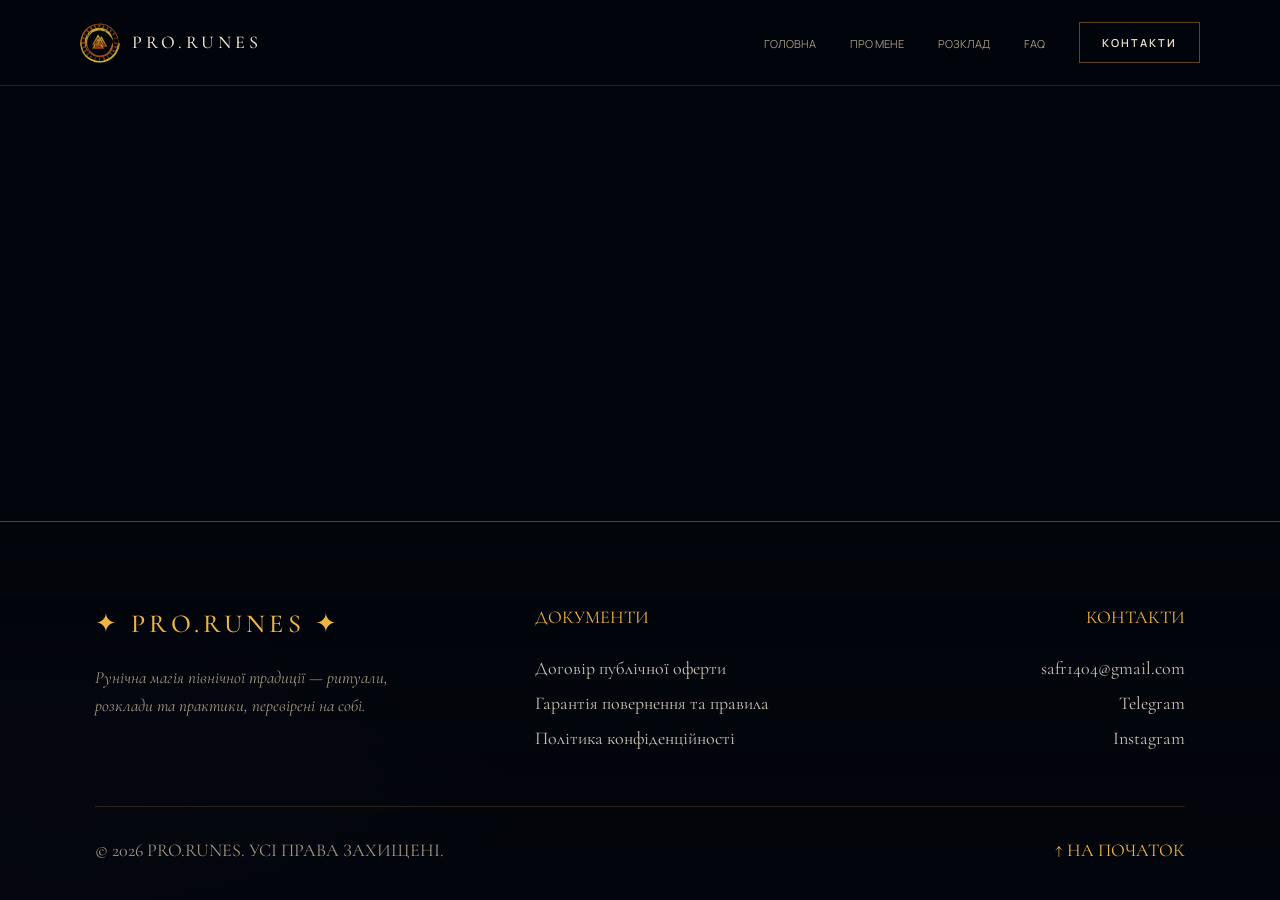
==== irk.html @ 107607ee "Updates" ====
<!doctype html>
<html lang="en">
	<head>
		<meta charset="UTF-8">
		<meta name="viewport" content="width=device-width, initial-scale=1.0">
		<!-- <link rel="shortcut icon" href="@img/favicon.ico"> -->
		<link rel="icon" type="image/png" href="./assets/img/favicon-96x96.png" sizes="96x96">
		<link rel="icon" type="image/svg+xml" href="./assets/img/favicon.ico">
		<link rel="shortcut icon" href="./assets/img/favicon.ico">
		<link rel="apple-touch-icon" sizes="180x180" href="./assets/img/apple-touch-icon.png">
		<title>Irk</title>
		<script type="module" crossorigin="" src="./js/main.min.js?v=1795555558291"></script>
		<link rel="stylesheet" crossorigin="" href="./css/main.min.css?v=1795555558291">
		<link rel="stylesheet" crossorigin="" href="./css/irk.min.css?v=1795555558291">
	</head>
	<body>
		<div class="wrapper">
			<header data-fls-header="" class="header">
				<div class="header__container">
					<div class="header__menu menu">
						<a href="index.html" class="menu__logo">
							<img src="./assets/img/logo.svg" alt="logo">
							<span>pro.runes</span>
						</a>
						<nav class="menu__body">
							<ul class="menu__list">
								<li class="menu__item">
									<a href="#" class="menu__link">Головна</a>
								</li>
								<li class="menu__item">
									<a href="#" class="menu__link">Про мене</a>
								</li>
								<li class="menu__item">
									<a href="#" class="menu__link">Розклад</a>
								</li>
								<!--
<li class="menu__item">
<a href="#" class="menu__link">Відгуки</a>
</li>
-->
								<li class="menu__item">
									<a href="#" class="menu__link">FAQ</a>
								</li>
								<li class="menu__item">
									<a href="#" class="menu__link menu__link--contact">Контакти</a>
								</li>
							</ul>
						</nav>
						<button type="button" data-fls-menu="" class="menu__icon icon-menu">
							<span></span>
						</button>
					</div>
					<!--
<fetch url="@components/layout/menu/menu.json">
<each loop='item in response'>
</each>
</fetch>
-->
				</div>
			</header>
			<main class="page page--irk"></main>
			<footer data-fls-footer="" class="footer">
				<div class="footer__container">
					<div class="footer__top">
						<div class="footer__brand">
							<a href="#top" class="footer__logo">✦ pro.runes ✦</a>
							<p class="footer__tagline">
								Рунічна магія північної традиції — ритуали, розклади та практики, перевірені на собі.
							</p>
						</div>
						<div class="footer__col">
							<div class="footer__title">Документи</div>
							<a href="#" class="footer__link">Договір публічної оферти</a>
							<a href="#" class="footer__link">Гарантія повернення та правила</a>
							<a href="#" class="footer__link">Політика конфіденційності</a>
						</div>
						<div class="footer__col footer__col--right">
							<div class="footer__title">Контакти</div>
							<a href="mailto:safr1404@gmail.com" class="footer__link">safr1404@gmail.com</a>
							<a href="https://t.me/pro_runes_samuraii" class="footer__link" target="_blank" rel="noopener">Telegram</a>
							<a href="https://instagram.com/pro.runes" class="footer__link" target="_blank" rel="noopener">Instagram</a>
						</div>
					</div>
					<div class="footer__bottom">
						<span>© 2026 pro.runes. Усі права захищені.</span>
						<a href="#top" class="footer__up">↑ На початок</a>
					</div>
				</div>
			</footer>
		</div>
	</body>
</html>
---- css/main.min.css ----
@import "https://fonts.googleapis.com/css?family=Cormorant+Garamond:300,regular,500,600,700,300italic,italic,500italic,600italic,700italic";@import "https://fonts.googleapis.com/css?family=Manrope:200,300,regular,500,600,700,800";*{padding:0;margin:0;border:0}*,:after,:before{box-sizing:border-box}:after,:before,a,label{display:inline-block}body,html{height:100%}body{line-height:1;scrollbar-gutter:stable;-ms-text-size-adjust:100%;-moz-text-size-adjust:100%;-webkit-text-size-adjust:100%;-webkit-font-smoothing:antialiased;-moz-osx-font-smoothing:grayscale;min-height:100vh;min-width:20rem;color:#ece3d0;font-family:Cormorant Garamond,Georgia,serif;font-size:1.125rem;line-height:1.7;background:radial-gradient(ellipse 55% 45% at 5% 100%,rgba(100,60,170,.14),transparent 70%),#03050c;background-attachment:fixed}button,input,textarea{font-family:inherit;font-size:inherit;line-height:inherit;color:inherit;background-color:transparent}input,textarea{width:100%}button,option,select{cursor:pointer}a{color:inherit;text-decoration:none}ul li{list-style:none}img{max-width:100%;height:auto;vertical-align:middle}h1,h2,h3,h4,h5,h6{font-weight:inherit;font-size:inherit}address{font-style:normal}[data-fls-scrolllock] body{overflow:hidden;touch-action:none;overscroll-behavior:none}.wrapper{min-height:100%;display:flex;flex-direction:column;overflow:clip}.wrapper>main{flex:1 1 auto}.field,.wrapper>*{min-width:0}[class*=__container]{max-width:71.875rem;margin:0 auto;padding-left:.9375rem;padding-right:.9375rem}.section-label{display:flex;align-items:center;gap:.875rem;margin-bottom:1.375rem;text-transform:uppercase;color:#f0b443;font-size:.6875rem;font-weight:600;letter-spacing:.3em}.section-label:after,.section-label:before{content:"";width:2.125rem;height:.0625rem;background:rgba(240,180,67,.6)}.section-title{margin:0 0 1.875rem;font-family:Cormorant Garamond,Georgia,serif;font-size:calc(clamp(2.125rem,4vw,3rem));font-weight:500;line-height:1.08;color:#ece3d0}.section-title em{display:block;font-style:italic;background:linear-gradient(180deg,#f7c75a,#e2742a);-webkit-background-clip:text;background-clip:text;color:transparent}.section-head{display:flex;flex-direction:column;align-items:center;margin-bottom:3.75rem;text-align:center}.btn,.section-label--center{justify-content:center}.section-title--center{margin-bottom:0}.section-title--center em{display:inline}.section-divider{display:block;width:3.75rem;height:.0625rem;margin:1.75rem 0 1.5rem;background:linear-gradient(90deg,transparent,#f0b443,transparent)}.section-sub{max-width:35rem;margin:0;font-size:1.1875rem;color:#a39882}.btn{display:inline-flex;align-items:center;min-height:3.375rem;padding:0 2rem;border-radius:62.4375rem;white-space:nowrap;font-family:Manrope,system-ui,sans-serif;font-size:.75rem;font-weight:600;letter-spacing:.2em;text-transform:uppercase;transition:box-shadow .3s,border-color .3s,transform .3s,color .3s}.btn--primary{background:linear-gradient(90deg,#e2742a,#f0b443);color:#150f08;box-shadow:0 0 1.875rem rgba(226,116,42,.25)}.btn--primary:hover{box-shadow:0 0 2.75rem rgba(226,116,42,.45);transform:translateY(-.0625rem)}.btn--outline{border:.0625rem solid rgba(226,160,70,.42);color:#ece3d0}.btn--outline:hover{border-color:#f0b443;color:#f0b443}.field{display:flex;flex-direction:column;gap:.625rem}.field__label{text-transform:uppercase;color:#f0b443}.field__input{width:100%;min-height:3.25rem;padding:0 1rem;border:.0625rem solid rgba(226,160,70,.42);border-radius:0;background:rgba(3,5,12,.7);font-family:Cormorant Garamond,Georgia,serif;font-size:1.1875rem;color:#ece3d0;color-scheme:dark;transition:border-color .25s,box-shadow .25s;display:block;min-width:0;max-width:100%;-webkit-appearance:none;appearance:none;line-height:3.25rem}.field__input::placeholder{color:rgba(163,152,130,.6)}.field__input::-webkit-date-and-time-value{text-align:left;margin:0}.field__input::-webkit-calendar-picker-indicator{filter:invert(70%) sepia(60%) saturate(500%) hue-rotate(5deg);cursor:pointer}.field__input:focus{outline:none;border-color:#f0b443;box-shadow:0 0 0 .1875rem rgba(240,180,67,.12)}.menu{justify-content:space-between;gap:1.25rem}.menu,.menu__list,.menu__logo{display:flex;align-items:center}.menu__logo{position:relative;z-index:4;gap:.75rem}.menu__logo span{font-weight:500;letter-spacing:.25rem;text-transform:uppercase}.menu__list{flex-wrap:wrap;gap:2.125rem;color:#a39882}.menu__link{position:relative;font-family:Manrope,system-ui,sans-serif;text-transform:uppercase;font-size:.6875rem;transition:color .25s}.menu__link--contact{color:#ece3d0;font-weight:600;line-height:1.2;letter-spacing:.125rem;border:.0625rem solid rgba(226,160,70,.42);padding:.8125rem 1.375rem}.menu__link:after{content:"";position:absolute;left:0;right:0;bottom:-.5rem;height:.0625rem;background:#f0b443;transform:scaleX(0);transition:transform .3s}.menu__link:hover{color:#ece3d0}.menu__link:hover:after{transform:scaleX(1)}.icon-menu{display:none}.header{position:sticky;top:0;z-index:20;background:rgba(3,5,12,.72);backdrop-filter:blur(.75rem);border-bottom:.0625rem solid rgba(226,160,70,.18);padding-block:1.375rem}.footer{border-top:.0625rem solid rgba(226,160,70,.42);background:linear-gradient(180deg,rgba(3,5,12,.4),rgba(3,5,12,.9))}.footer__container{margin:0 auto;padding:5rem 1.875rem 2.125rem}.footer__top{display:grid;grid-template-columns:1.3fr 1fr 1fr;gap:3.125rem;padding-bottom:3.125rem;border-bottom:.0625rem solid rgba(226,160,70,.18)}.footer__logo{display:inline-block;font-family:Cormorant Garamond,Georgia,serif;font-size:1.625rem;font-weight:500;letter-spacing:.16em;text-transform:uppercase;color:#f0b443}.footer__tagline{max-width:20rem;margin:1.125rem 0 0;font-size:1.0625rem;font-style:italic;line-height:1.65;color:#a39882}.footer__col{display:flex;flex-direction:column;align-items:flex-start}.footer__col--right{align-items:flex-end;text-align:right}.footer__title{margin-bottom:1.125rem;text-transform:uppercase;color:#f0b443}.footer__link{padding:.3125rem 0;font-size:1.125rem;line-height:1.4;color:#ece3d0;opacity:.85;transition:color .25s,opacity .25s}.footer__link:hover{color:#f0b443;opacity:1}.footer__legal{display:flex;flex-direction:column;gap:.25rem;margin-top:1.375rem;text-transform:uppercase;text-transform:none;line-height:1.6;color:#a39882}.footer__legal strong{font-weight:700;color:#ece3d0;opacity:.8}.footer__bottom{display:flex;flex-wrap:wrap;justify-content:space-between;gap:.875rem;padding-top:1.75rem;text-transform:uppercase;color:#a39882}.footer__up{color:#f0b443;transition:color .25s}.footer__up:hover{color:#f7c75a}@media(max-width:61.99875em){.footer__top{grid-template-columns:1fr 1fr}.footer__brand{grid-column:1/-1}}@media(max-width:47.99875em) and (any-hover:none){.icon-menu{cursor:default}}@media(max-width:47.99875em){.btn{width:100%}.menu__body{height:100svh;overflow:auto;padding:6.25rem .9375rem 1.875rem;background-color:#0d1020;border-bottom:.0625rem solid rgba(226,160,70,.18)}.menu__body,.menu__body:before{position:fixed;width:100%;left:-100%;top:0;transition:left .3s}.menu__body:before{content:"";height:4.375rem;z-index:2}[data-fls-menu-open] .menu__body,[data-fls-menu-open] .menu__body:before{left:0}.menu__list{flex-direction:column;align-items:flex-end}.menu__link--contact,.menu__list{font-size:1.625rem}.icon-menu{display:block;position:relative;width:1.875rem;height:1.125rem;z-index:5}.icon-menu span,.icon-menu:after,.icon-menu:before{content:"";transition:all .3s;right:0;position:absolute;width:100%;height:.125rem;background-color:#f0b443}.icon-menu:before{top:0}.icon-menu:after{bottom:0}.icon-menu span{top:calc(50% - .0625rem)}[data-fls-menu-open] .icon-menu span{width:0}[data-fls-menu-open] .icon-menu:before{top:calc(50% - .0625rem);transform:rotate(-45deg)}[data-fls-menu-open] .icon-menu:after{bottom:calc(50% - .0625rem);transform:rotate(45deg)}.footer__container{padding:4rem 1rem 1.75rem}.footer__top{grid-template-columns:1fr;gap:2.5rem}.footer__col--right{align-items:flex-start;text-align:left}}
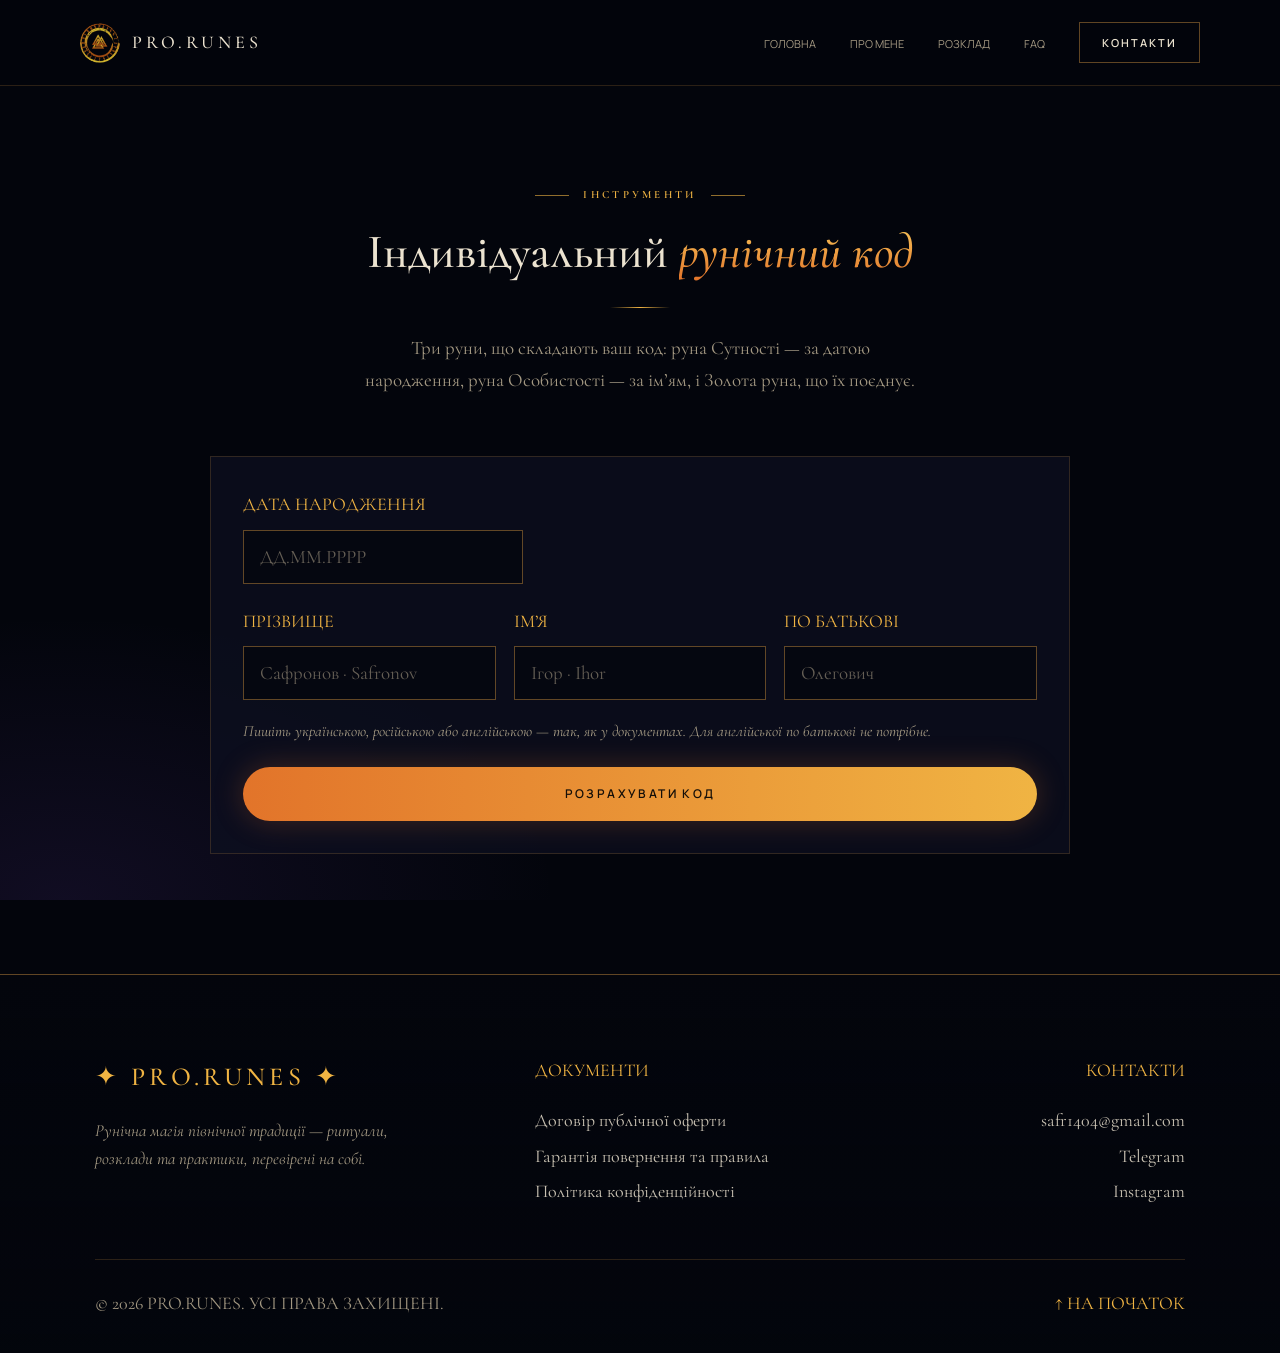
==== commit c0201de9: "Updates" ====
--- a/irk.html
+++ b/irk.html
@@ -9,9 +9,10 @@
 		<link rel="shortcut icon" href="./assets/img/favicon.ico">
 		<link rel="apple-touch-icon" sizes="180x180" href="./assets/img/apple-touch-icon.png">
 		<title>Irk</title>
-		<script type="module" crossorigin="" src="./js/main.min.js?v=1795555558291"></script>
-		<link rel="stylesheet" crossorigin="" href="./css/main.min.css?v=1795555558291">
-		<link rel="stylesheet" crossorigin="" href="./css/irk.min.css?v=1795555558291">
+		<script type="module" crossorigin="" src="./js/irk.min.js?v=1795556963564"></script>
+		<link rel="modulepreload" crossorigin="" href="./js/main.min.js?v=1795556963564">
+		<link rel="stylesheet" crossorigin="" href="./css/main.min.css?v=1795556963564">
+		<link rel="stylesheet" crossorigin="" href="./css/irk.min.css?v=1795556963564">
 	</head>
 	<body>
 		<div class="wrapper">
@@ -58,7 +59,55 @@
 -->
 				</div>
 			</header>
-			<main class="page page--irk"></main>
+			<main class="page page--irk">
+				<!-- ================= ІРК ================= -->
+				<section class="irk">
+					<div class="irk__container">
+						<div class="section-head">
+							<div class="section-label section-label--center">Інструменти</div>
+							<h1 class="section-title section-title--center">
+								Індивідуальний
+								<em>рунічний код</em>
+							</h1>
+							<span class="section-divider" aria-hidden="true"></span>
+							<p class="section-sub">
+								Три руни, що складають ваш код: руна Сутності — за датою народження, руна Особистості — за ім’ям, і Золота руна, що їх поєднує.
+							</p>
+						</div>
+						<form class="irk-form" id="irkForm" novalidate>
+							<label class="field irk-form__dob">
+								<span class="field__label">Дата народження</span>
+								<input class="field__input" type="text" id="irkDob" inputmode="numeric" maxlength="10" placeholder="ДД.ММ.РРРР" autocomplete="bday" required>
+							</label>
+							<label class="field">
+								<span class="field__label">Прізвище</span>
+								<input class="field__input" type="text" id="irkSurname" placeholder="Сафронов · Safronov" autocomplete="family-name" required>
+							</label>
+							<label class="field">
+								<span class="field__label">Ім’я</span>
+								<input class="field__input" type="text" id="irkName" placeholder="Ігор · Ihor" autocomplete="given-name" required>
+							</label>
+							<label class="field" id="irkPatronymicField">
+								<span class="field__label">По батькові</span>
+								<input class="field__input" type="text" id="irkPatronymic" placeholder="Олегович" autocomplete="additional-name">
+							</label>
+							<p class="irk-form__hint" id="irkHint">
+								Пишіть українською, російською або англійською — так, як у документах. Для англійської по батькові не потрібне.
+							</p>
+							<p class="irk-form__error" id="irkError" role="alert" hidden></p>
+							<button class="btn btn--primary irk-form__submit" type="submit">Розрахувати код</button>
+						</form>
+						<div class="irk-result" id="irkResult" hidden>
+							<div class="irk-code" id="irkCode"></div>
+							<div class="irk-cards" id="irkCards"></div>
+							<details class="irk-details">
+								<summary>Як розраховано</summary>
+								<div class="irk-details__body" id="irkDetails"></div>
+							</details>
+						</div>
+					</div>
+				</section>
+			</main>
 			<footer data-fls-footer="" class="footer">
 				<div class="footer__container">
 					<div class="footer__top">
--- a/css/irk.min.css
+++ b/css/irk.min.css
@@ -0,0 +1 @@
+@charset "UTF-8";.irk__container{max-width:67.5rem;margin:0 auto;padding:6.25rem 1.875rem 7.5rem}.irk-form{display:grid;grid-template-columns:repeat(3,minmax(0,1fr));gap:1.375rem 1.125rem;max-width:53.75rem;margin:0 auto;padding:2rem;border:.0625rem solid rgba(226,160,70,.18);background:rgba(13,16,32,.72)}.irk-form__dob{grid-column:1/-1;max-width:17.5rem}.irk-form .field{transition:opacity .3s}.irk-form .field.is-off{opacity:.35}.irk-form .field.is-off .field__label:after{content:" · не потрібне";color:#a39882}.irk-form__hint{grid-column:1/-1;margin:-.25rem 0 0;font-size:.96875rem;font-style:italic;color:#a39882}.irk-form__error{grid-column:1/-1;margin:0;padding:.75rem 1rem;border-left:.0625rem solid #e2742a;background:rgba(226,116,42,.08);font-size:1.03125rem;color:#ffcdb5}.irk-form__submit{grid-column:1/-1;min-height:3.375rem}.irk-result{margin-top:4.375rem}.irk-code{display:flex;flex-wrap:wrap;align-items:center;justify-content:center;gap:.625rem 1.125rem;margin-bottom:2.5rem;text-align:center}.irk-code__label{flex-basis:100%;text-transform:uppercase;color:#f0b443}.irk-code__rune{display:inline-flex;align-items:baseline;gap:.625rem;font-family:Cormorant Garamond,Georgia,serif;font-size:calc(clamp(1.625rem,3.4vw,2.375rem));font-weight:500;color:#ece3d0}.irk-code__rune b{font-family:Noto Sans Runic,Cormorant Garamond,Georgia,serif;font-weight:400;color:#f0b443;text-shadow:0 0 .875rem rgba(240,180,67,.5)}.irk-code__sep{color:rgba(240,180,67,.5);font-size:1.5rem}.irk-cards{display:grid;grid-template-columns:repeat(3,minmax(0,1fr));gap:1.5rem;align-items:start}.irk-card{position:relative;display:flex;flex-direction:column;align-items:center;padding:1.75rem 1.5rem 1.875rem;border:.0625rem solid rgba(226,160,70,.18);background:rgba(13,16,32,.7);text-align:center}.irk-card--golden{border-color:rgba(226,160,70,.42);background:radial-gradient(100% 60% at 50% 0,rgba(240,180,67,.16),transparent 70%),linear-gradient(180deg,#17120b,#0e0b08);box-shadow:0 0 3.125rem rgba(240,180,67,.12)}.irk-card__head{display:flex;flex-direction:column;align-items:center;gap:.375rem}.irk-card__num{text-transform:uppercase;color:rgba(240,180,67,.7)}.irk-card__title{margin:0;font-family:Cormorant Garamond,Georgia,serif;font-size:1.625rem;font-weight:500;color:#ece3d0}.irk-card__sub{text-transform:uppercase;color:#a39882}.irk-card__media{position:relative;width:100%;margin:1.375rem 0 2.125rem}.irk-card__art{display:block;width:100%;aspect-ratio:560/614;object-fit:contain;filter:drop-shadow(0 0 .625rem rgba(240,180,67,.18))}.irk-card__art--empty{position:relative}.irk-card__art--empty:before{content:"";inset:22% 30%;border-radius:40% 40% 34% 34%/22% 22% 18% 18%;box-shadow:inset 0 0 2.5rem rgba(240,180,67,.08)}.irk-card__art--empty:before,.irk-card__sign{position:absolute;border:.0625rem solid rgba(226,160,70,.42)}.irk-card__sign{left:50%;bottom:-1.625rem;display:grid;place-items:center;width:4rem;height:4rem;transform:translateX(-50%);border-radius:50%;background:#03050c;font-family:Noto Sans Runic,Cormorant Garamond,Georgia,serif;font-size:2rem;line-height:1;color:#f0b443;text-shadow:0 0 .875rem rgba(240,180,67,.6);box-shadow:0 0 1.5rem rgba(240,180,67,.2)}.irk-card__name{font-family:Cormorant Garamond,Georgia,serif;font-size:2.5rem;font-weight:500;line-height:1;background:linear-gradient(180deg,#f7c75a,#e2742a);-webkit-background-clip:text;background-clip:text;color:transparent}.irk-card__meta{margin-top:.625rem;text-transform:uppercase;color:#a39882}.irk-blank{display:inline-block;width:1.125rem;height:1.625rem;border:.09375rem solid;border-radius:.1875rem}.irk-details{max-width:47.5rem;margin:3.5rem auto 0;border-top:.0625rem solid rgba(226,160,70,.18)}.irk-details summary{display:flex;align-items:center;justify-content:center;gap:.75rem;padding:1.25rem 0;cursor:pointer;list-style:none;text-transform:uppercase;color:#f0b443}.irk-details summary::-webkit-details-marker{display:none}.irk-details summary:after{content:"";width:.375rem;height:.375rem;margin-top:-.1875rem;border-right:.0625rem solid;border-bottom:.0625rem solid;transform:rotate(45deg);transition:transform .3s,margin .3s}.irk-details[open] summary:after{transform:rotate(-135deg);margin-top:.1875rem}.irk-details__body{padding:.375rem 0 .625rem}.irk-details__body h4{margin:1.125rem 0 .5rem;font-family:Cormorant Garamond,Georgia,serif;font-size:1.3125rem;font-weight:500;color:#ece3d0}.irk-details__body ul{margin:0;padding:0;list-style:none}.irk-details__body li{display:grid;grid-template-columns:7.5rem minmax(0,1fr);gap:.25rem .875rem;padding:.4375rem 0;border-bottom:.0625rem solid rgba(226,160,70,.1);font-size:1rem;color:#a39882;overflow-wrap:anywhere}.irk-details__body li span{text-transform:uppercase;color:rgba(240,180,67,.75);padding-top:.25rem}.irk-details__body li b{font-weight:500;color:#ece3d0}.irk-details__note{margin:1rem 0 0;font-size:.9375rem;font-style:italic;color:#a39882}@media(max-width:61.99875em){.irk-form{grid-template-columns:repeat(2,minmax(0,1fr))}.irk-cards{grid-template-columns:1fr;max-width:28.75rem;margin:0 auto}}@media(max-width:47.99875em){.irk__container{padding:3.75rem 1rem 5rem}.irk-form{grid-template-columns:1fr;padding:1.5rem 1.125rem}.irk-form__dob{max-width:none}.irk-details__body li{grid-template-columns:1fr}}
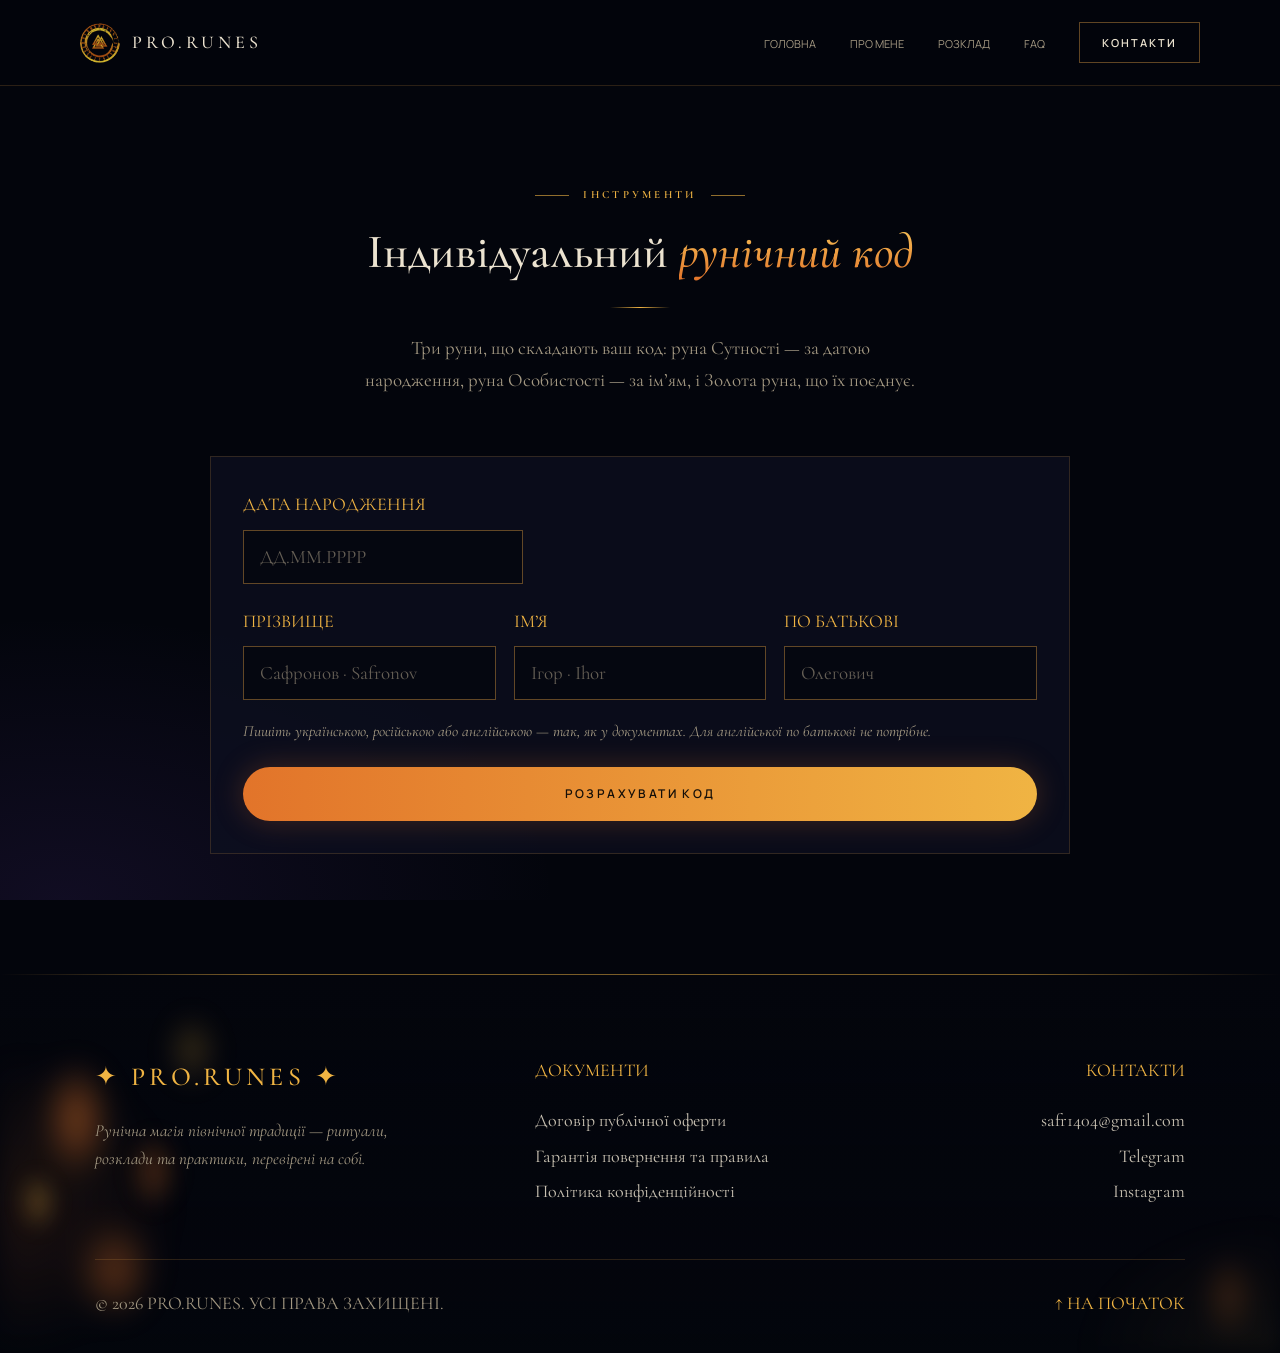
==== commit 2f1217f4: "Updates" ====
--- a/irk.html
+++ b/irk.html
@@ -9,10 +9,10 @@
 		<link rel="shortcut icon" href="./assets/img/favicon.ico">
 		<link rel="apple-touch-icon" sizes="180x180" href="./assets/img/apple-touch-icon.png">
 		<title>Irk</title>
-		<script type="module" crossorigin="" src="./js/irk.min.js?v=1795556963564"></script>
-		<link rel="modulepreload" crossorigin="" href="./js/main.min.js?v=1795556963564">
-		<link rel="stylesheet" crossorigin="" href="./css/main.min.css?v=1795556963564">
-		<link rel="stylesheet" crossorigin="" href="./css/irk.min.css?v=1795556963564">
+		<script type="module" crossorigin="" src="./js/irk.min.js?v=1795642640440"></script>
+		<link rel="modulepreload" crossorigin="" href="./js/main.min.js?v=1795642640440">
+		<link rel="stylesheet" crossorigin="" href="./css/main.min.css?v=1795642640440">
+		<link rel="stylesheet" crossorigin="" href="./css/irk.min.css?v=1795642640440">
 	</head>
 	<body>
 		<div class="wrapper">
@@ -26,13 +26,13 @@
 						<nav class="menu__body">
 							<ul class="menu__list">
 								<li class="menu__item">
-									<a href="#" class="menu__link">Головна</a>
+									<a href="index.html" class="menu__link">Головна</a>
 								</li>
 								<li class="menu__item">
-									<a href="#" class="menu__link">Про мене</a>
+									<a href="#" data-fls-scrollto="#about" class="menu__link">Про мене</a>
 								</li>
 								<li class="menu__item">
-									<a href="#" class="menu__link">Розклад</a>
+									<a href="#" data-fls-scrollto="#about" class="menu__link">Розклад</a>
 								</li>
 								<!--
 <li class="menu__item">
@@ -40,10 +40,10 @@
 </li>
 -->
 								<li class="menu__item">
-									<a href="#" class="menu__link">FAQ</a>
+									<a href="#" data-fls-scrollto="#about" class="menu__link">FAQ</a>
 								</li>
 								<li class="menu__item">
-									<a href="#" class="menu__link menu__link--contact">Контакти</a>
+									<a href="#" data-fls-scrollto="#contacts" class="menu__link menu__link--contact">Контакти</a>
 								</li>
 							</ul>
 						</nav>
--- a/css/main.min.css
+++ b/css/main.min.css
@@ -1 +1 @@
-@import "https://fonts.googleapis.com/css?family=Cormorant+Garamond:300,regular,500,600,700,300italic,italic,500italic,600italic,700italic";@import "https://fonts.googleapis.com/css?family=Manrope:200,300,regular,500,600,700,800";*{padding:0;margin:0;border:0}*,:after,:before{box-sizing:border-box}:after,:before,a,label{display:inline-block}body,html{height:100%}body{line-height:1;scrollbar-gutter:stable;-ms-text-size-adjust:100%;-moz-text-size-adjust:100%;-webkit-text-size-adjust:100%;-webkit-font-smoothing:antialiased;-moz-osx-font-smoothing:grayscale;min-height:100vh;min-width:20rem;color:#ece3d0;font-family:Cormorant Garamond,Georgia,serif;font-size:1.125rem;line-height:1.7;background:radial-gradient(ellipse 55% 45% at 5% 100%,rgba(100,60,170,.14),transparent 70%),#03050c;background-attachment:fixed}button,input,textarea{font-family:inherit;font-size:inherit;line-height:inherit;color:inherit;background-color:transparent}input,textarea{width:100%}button,option,select{cursor:pointer}a{color:inherit;text-decoration:none}ul li{list-style:none}img{max-width:100%;height:auto;vertical-align:middle}h1,h2,h3,h4,h5,h6{font-weight:inherit;font-size:inherit}address{font-style:normal}[data-fls-scrolllock] body{overflow:hidden;touch-action:none;overscroll-behavior:none}.wrapper{min-height:100%;display:flex;flex-direction:column;overflow:clip}.wrapper>main{flex:1 1 auto}.field,.wrapper>*{min-width:0}[class*=__container]{max-width:71.875rem;margin:0 auto;padding-left:.9375rem;padding-right:.9375rem}.section-label{display:flex;align-items:center;gap:.875rem;margin-bottom:1.375rem;text-transform:uppercase;color:#f0b443;font-size:.6875rem;font-weight:600;letter-spacing:.3em}.section-label:after,.section-label:before{content:"";width:2.125rem;height:.0625rem;background:rgba(240,180,67,.6)}.section-title{margin:0 0 1.875rem;font-family:Cormorant Garamond,Georgia,serif;font-size:calc(clamp(2.125rem,4vw,3rem));font-weight:500;line-height:1.08;color:#ece3d0}.section-title em{display:block;font-style:italic;background:linear-gradient(180deg,#f7c75a,#e2742a);-webkit-background-clip:text;background-clip:text;color:transparent}.section-head{display:flex;flex-direction:column;align-items:center;margin-bottom:3.75rem;text-align:center}.btn,.section-label--center{justify-content:center}.section-title--center{margin-bottom:0}.section-title--center em{display:inline}.section-divider{display:block;width:3.75rem;height:.0625rem;margin:1.75rem 0 1.5rem;background:linear-gradient(90deg,transparent,#f0b443,transparent)}.section-sub{max-width:35rem;margin:0;font-size:1.1875rem;color:#a39882}.btn{display:inline-flex;align-items:center;min-height:3.375rem;padding:0 2rem;border-radius:62.4375rem;white-space:nowrap;font-family:Manrope,system-ui,sans-serif;font-size:.75rem;font-weight:600;letter-spacing:.2em;text-transform:uppercase;transition:box-shadow .3s,border-color .3s,transform .3s,color .3s}.btn--primary{background:linear-gradient(90deg,#e2742a,#f0b443);color:#150f08;box-shadow:0 0 1.875rem rgba(226,116,42,.25)}.btn--primary:hover{box-shadow:0 0 2.75rem rgba(226,116,42,.45);transform:translateY(-.0625rem)}.btn--outline{border:.0625rem solid rgba(226,160,70,.42);color:#ece3d0}.btn--outline:hover{border-color:#f0b443;color:#f0b443}.field{display:flex;flex-direction:column;gap:.625rem}.field__label{text-transform:uppercase;color:#f0b443}.field__input{width:100%;min-height:3.25rem;padding:0 1rem;border:.0625rem solid rgba(226,160,70,.42);border-radius:0;background:rgba(3,5,12,.7);font-family:Cormorant Garamond,Georgia,serif;font-size:1.1875rem;color:#ece3d0;color-scheme:dark;transition:border-color .25s,box-shadow .25s;display:block;min-width:0;max-width:100%;-webkit-appearance:none;appearance:none;line-height:3.25rem}.field__input::placeholder{color:rgba(163,152,130,.6)}.field__input::-webkit-date-and-time-value{text-align:left;margin:0}.field__input::-webkit-calendar-picker-indicator{filter:invert(70%) sepia(60%) saturate(500%) hue-rotate(5deg);cursor:pointer}.field__input:focus{outline:none;border-color:#f0b443;box-shadow:0 0 0 .1875rem rgba(240,180,67,.12)}.menu{justify-content:space-between;gap:1.25rem}.menu,.menu__list,.menu__logo{display:flex;align-items:center}.menu__logo{position:relative;z-index:4;gap:.75rem}.menu__logo span{font-weight:500;letter-spacing:.25rem;text-transform:uppercase}.menu__list{flex-wrap:wrap;gap:2.125rem;color:#a39882}.menu__link{position:relative;font-family:Manrope,system-ui,sans-serif;text-transform:uppercase;font-size:.6875rem;transition:color .25s}.menu__link--contact{color:#ece3d0;font-weight:600;line-height:1.2;letter-spacing:.125rem;border:.0625rem solid rgba(226,160,70,.42);padding:.8125rem 1.375rem}.menu__link:after{content:"";position:absolute;left:0;right:0;bottom:-.5rem;height:.0625rem;background:#f0b443;transform:scaleX(0);transition:transform .3s}.menu__link:hover{color:#ece3d0}.menu__link:hover:after{transform:scaleX(1)}.icon-menu{display:none}.header{position:sticky;top:0;z-index:20;background:rgba(3,5,12,.72);backdrop-filter:blur(.75rem);border-bottom:.0625rem solid rgba(226,160,70,.18);padding-block:1.375rem}.footer{border-top:.0625rem solid rgba(226,160,70,.42);background:linear-gradient(180deg,rgba(3,5,12,.4),rgba(3,5,12,.9))}.footer__container{margin:0 auto;padding:5rem 1.875rem 2.125rem}.footer__top{display:grid;grid-template-columns:1.3fr 1fr 1fr;gap:3.125rem;padding-bottom:3.125rem;border-bottom:.0625rem solid rgba(226,160,70,.18)}.footer__logo{display:inline-block;font-family:Cormorant Garamond,Georgia,serif;font-size:1.625rem;font-weight:500;letter-spacing:.16em;text-transform:uppercase;color:#f0b443}.footer__tagline{max-width:20rem;margin:1.125rem 0 0;font-size:1.0625rem;font-style:italic;line-height:1.65;color:#a39882}.footer__col{display:flex;flex-direction:column;align-items:flex-start}.footer__col--right{align-items:flex-end;text-align:right}.footer__title{margin-bottom:1.125rem;text-transform:uppercase;color:#f0b443}.footer__link{padding:.3125rem 0;font-size:1.125rem;line-height:1.4;color:#ece3d0;opacity:.85;transition:color .25s,opacity .25s}.footer__link:hover{color:#f0b443;opacity:1}.footer__legal{display:flex;flex-direction:column;gap:.25rem;margin-top:1.375rem;text-transform:uppercase;text-transform:none;line-height:1.6;color:#a39882}.footer__legal strong{font-weight:700;color:#ece3d0;opacity:.8}.footer__bottom{display:flex;flex-wrap:wrap;justify-content:space-between;gap:.875rem;padding-top:1.75rem;text-transform:uppercase;color:#a39882}.footer__up{color:#f0b443;transition:color .25s}.footer__up:hover{color:#f7c75a}@media(max-width:61.99875em){.footer__top{grid-template-columns:1fr 1fr}.footer__brand{grid-column:1/-1}}@media(max-width:47.99875em) and (any-hover:none){.icon-menu{cursor:default}}@media(max-width:47.99875em){.btn{width:100%}.menu__body{height:100svh;overflow:auto;padding:6.25rem .9375rem 1.875rem;background-color:#0d1020;border-bottom:.0625rem solid rgba(226,160,70,.18)}.menu__body,.menu__body:before{position:fixed;width:100%;left:-100%;top:0;transition:left .3s}.menu__body:before{content:"";height:4.375rem;z-index:2}[data-fls-menu-open] .menu__body,[data-fls-menu-open] .menu__body:before{left:0}.menu__list{flex-direction:column;align-items:flex-end}.menu__link--contact,.menu__list{font-size:1.625rem}.icon-menu{display:block;position:relative;width:1.875rem;height:1.125rem;z-index:5}.icon-menu span,.icon-menu:after,.icon-menu:before{content:"";transition:all .3s;right:0;position:absolute;width:100%;height:.125rem;background-color:#f0b443}.icon-menu:before{top:0}.icon-menu:after{bottom:0}.icon-menu span{top:calc(50% - .0625rem)}[data-fls-menu-open] .icon-menu span{width:0}[data-fls-menu-open] .icon-menu:before{top:calc(50% - .0625rem);transform:rotate(-45deg)}[data-fls-menu-open] .icon-menu:after{bottom:calc(50% - .0625rem);transform:rotate(45deg)}.footer__container{padding:4rem 1rem 1.75rem}.footer__top{grid-template-columns:1fr;gap:2.5rem}.footer__col--right{align-items:flex-start;text-align:left}}+@import "https://fonts.googleapis.com/css?family=Cormorant+Garamond:300,regular,500,600,700,300italic,italic,500italic,600italic,700italic";@import "https://fonts.googleapis.com/css?family=Manrope:200,300,regular,500,600,700,800";*{padding:0;margin:0;border:0}*,:after,:before{box-sizing:border-box}:after,:before,a,label{display:inline-block}body,html{height:100%}body{line-height:1;scrollbar-gutter:stable;-ms-text-size-adjust:100%;-moz-text-size-adjust:100%;-webkit-text-size-adjust:100%;-webkit-font-smoothing:antialiased;-moz-osx-font-smoothing:grayscale;min-height:100vh;min-width:20rem;color:#ece3d0;font-family:Cormorant Garamond,Georgia,serif;font-size:1.125rem;line-height:1.7;background:radial-gradient(ellipse 55% 45% at 5% 100%,rgba(100,60,170,.14),transparent 70%),#03050c;background-attachment:fixed}button,input,textarea{font-family:inherit;font-size:inherit;line-height:inherit;color:inherit;background-color:transparent}input,textarea{width:100%}button,option,select{cursor:pointer}a{color:inherit;text-decoration:none}ul li{list-style:none}img{max-width:100%;height:auto;vertical-align:middle}h1,h2,h3,h4,h5,h6{font-weight:inherit;font-size:inherit}address{font-style:normal}[data-fls-scrolllock] body{overflow:hidden;touch-action:none;overscroll-behavior:none}.wrapper{min-height:100%;display:flex;flex-direction:column;overflow:clip}.wrapper>main{flex:1 1 auto}.field,.wrapper>*{min-width:0}[class*=__container]{max-width:71.875rem;margin:0 auto;padding-left:.9375rem;padding-right:.9375rem}.section-label{display:flex;align-items:center;gap:.875rem;margin-bottom:1.375rem;text-transform:uppercase;color:#f0b443;font-size:.6875rem;font-weight:600;letter-spacing:.3em}.section-label:after,.section-label:before{content:"";width:2.125rem;height:.0625rem;background:rgba(240,180,67,.6)}.section-title{margin:0 0 1.875rem;font-family:Cormorant Garamond,Georgia,serif;font-size:calc(clamp(2.125rem,4vw,3rem));font-weight:500;line-height:1.08;color:#ece3d0}.section-title em{display:block;font-style:italic;background:linear-gradient(180deg,#f7c75a,#e2742a);-webkit-background-clip:text;background-clip:text;color:transparent}.section-head{display:flex;flex-direction:column;align-items:center;margin-bottom:3.75rem;text-align:center}.btn,.section-label--center{justify-content:center}.section-title--center{margin-bottom:0}.section-title--center em{display:inline}.section-divider{display:block;width:3.75rem;height:.0625rem;margin:1.75rem 0 1.5rem;background:linear-gradient(90deg,transparent,#f0b443,transparent)}.section-sub{max-width:35rem;margin:0;font-size:1.1875rem;color:#a39882}.btn{display:inline-flex;align-items:center;min-height:3.375rem;padding:0 2rem;border-radius:62.4375rem;white-space:nowrap;font-family:Manrope,system-ui,sans-serif;font-size:.75rem;font-weight:600;letter-spacing:.2em;text-transform:uppercase;transition:box-shadow .3s,border-color .3s,transform .3s,color .3s}.btn--primary{background:linear-gradient(90deg,#e2742a,#f0b443);color:#150f08;box-shadow:0 0 1.875rem rgba(226,116,42,.25)}.btn--primary:hover{box-shadow:0 0 2.75rem rgba(226,116,42,.45);transform:translateY(-.0625rem)}.btn--outline{border:.0625rem solid rgba(226,160,70,.42);color:#ece3d0}.btn--outline:hover{border-color:#f0b443;color:#f0b443}.field{display:flex;flex-direction:column;gap:.625rem}.field__label{text-transform:uppercase;color:#f0b443}.field__input{width:100%;min-height:3.25rem;padding:0 1rem;border:.0625rem solid rgba(226,160,70,.42);border-radius:0;background:rgba(3,5,12,.7);font-family:Cormorant Garamond,Georgia,serif;font-size:1.1875rem;color:#ece3d0;color-scheme:dark;transition:border-color .25s,box-shadow .25s;display:block;min-width:0;max-width:100%;-webkit-appearance:none;appearance:none;line-height:3.25rem}.field__input::placeholder{color:rgba(163,152,130,.6)}.field__input::-webkit-date-and-time-value{text-align:left;margin:0}.field__input::-webkit-calendar-picker-indicator{filter:invert(70%) sepia(60%) saturate(500%) hue-rotate(5deg);cursor:pointer}.field__input:focus{outline:none;border-color:#f0b443;box-shadow:0 0 0 .1875rem rgba(240,180,67,.12)}.menu{justify-content:space-between;gap:1.25rem}.menu,.menu__list,.menu__logo{display:flex;align-items:center}.menu__logo{position:relative;z-index:4;gap:.75rem}.menu__logo span{font-weight:500;letter-spacing:.25rem;text-transform:uppercase}.menu__list{flex-wrap:wrap;gap:2.125rem;color:#a39882}.menu__link{position:relative;font-family:Manrope,system-ui,sans-serif;text-transform:uppercase;font-size:.6875rem;transition:color .25s}.menu__link--contact{color:#ece3d0;font-weight:600;line-height:1.2;letter-spacing:.125rem;border:.0625rem solid rgba(226,160,70,.42);padding:.8125rem 1.375rem}.menu__link:after{content:"";position:absolute;left:0;right:0;bottom:-.5rem;height:.0625rem;background:#f0b443;transform:scaleX(0);transition:transform .3s}.menu__link:hover{color:#ece3d0}.menu__link:hover:after{transform:scaleX(1)}.icon-menu{display:none}.header{position:sticky;top:0;z-index:20;background:rgba(3,5,12,.72);backdrop-filter:blur(.75rem);border-bottom:.0625rem solid rgba(226,160,70,.18);padding-block:1.375rem}.footer{position:relative;isolation:isolate;overflow:hidden;background:linear-gradient(180deg,rgba(20,14,8,.6),#110c07 40%,#0b0805);border-top:.0625rem solid;border-image:linear-gradient(90deg,transparent,rgba(240,180,67,.5) 20%,rgba(240,180,67,.5) 80%,transparent) 1}.footer:after,.footer:before{content:"";position:absolute;inset:0;z-index:-1;pointer-events:none}.footer:before{background:radial-gradient(ellipse 2.125rem 3.75rem at 6% 38%,rgba(226,116,42,.55),transparent),radial-gradient(ellipse 2.5rem 3.25rem at 9% 78%,rgba(226,116,42,.4),transparent),radial-gradient(ellipse 1.375rem 2.25rem at 15% 20%,rgba(240,180,67,.3),transparent),radial-gradient(ellipse 16.25rem 13.75rem at 0 60%,rgba(226,116,42,.12),transparent 70%);filter:blur(.875rem);animation:footer-flicker 5s ease-in-out infinite alternate}.footer:after{background:radial-gradient(ellipse 1.125rem 1.875rem at 3% 60%,rgba(240,180,67,.35),transparent),radial-gradient(ellipse 1.625rem 2.625rem at 12% 52%,rgba(226,116,42,.3),transparent),radial-gradient(ellipse 1.875rem 2.875rem at 96% 85%,rgba(226,116,42,.18),transparent),radial-gradient(ellipse 18.75rem 12.5rem at 100% 100%,rgba(240,180,67,.06),transparent 70%);filter:blur(.625rem);animation:footer-flicker 7s ease-in-out 1.5s infinite alternate-reverse}@keyframes footer-flicker{0%{opacity:.55;transform:translateY(0) scale(1)}40%{opacity:.9;transform:translateY(-.25rem) scale(1.03)}70%{opacity:.7;transform:translateY(.125rem) scale(.99)}to{opacity:1;transform:translateY(-.125rem) scale(1.02)}}.footer{border-top:.0625rem solid rgba(226,160,70,.42);background:linear-gradient(180deg,rgba(3,5,12,.4),rgba(3,5,12,.9))}.footer__container{margin:0 auto;padding:5rem 1.875rem 2.125rem}.footer__top{display:grid;grid-template-columns:1.3fr 1fr 1fr;gap:3.125rem;padding-bottom:3.125rem;border-bottom:.0625rem solid rgba(226,160,70,.18)}.footer__logo{display:inline-block;font-family:Cormorant Garamond,Georgia,serif;font-size:1.625rem;font-weight:500;letter-spacing:.16em;text-transform:uppercase;color:#f0b443}.footer__tagline{max-width:20rem;margin:1.125rem 0 0;font-size:1.0625rem;font-style:italic;line-height:1.65;color:#a39882}.footer__col{display:flex;flex-direction:column;align-items:flex-start}.footer__col--right{align-items:flex-end;text-align:right}.footer__title{margin-bottom:1.125rem;text-transform:uppercase;color:#f0b443}.footer__link{padding:.3125rem 0;font-size:1.125rem;line-height:1.4;color:#ece3d0;opacity:.85;transition:color .25s,opacity .25s}.footer__link:hover{color:#f0b443;opacity:1}.footer__legal{display:flex;flex-direction:column;gap:.25rem;margin-top:1.375rem;text-transform:uppercase;text-transform:none;line-height:1.6;color:#a39882}.footer__legal strong{font-weight:700;color:#ece3d0;opacity:.8}.footer__bottom{display:flex;flex-wrap:wrap;justify-content:space-between;gap:.875rem;padding-top:1.75rem;text-transform:uppercase;color:#a39882}.footer__up{color:#f0b443;transition:color .25s}.footer__up:hover{color:#f7c75a}@media(max-width:61.99875em){.footer__top{grid-template-columns:1fr 1fr}.footer__brand{grid-column:1/-1}}@media(max-width:47.99875em) and (any-hover:none){.icon-menu{cursor:default}}@media(max-width:47.99875em){.btn{width:100%}.menu__body{height:100svh;overflow:auto;padding:6.25rem .9375rem 1.875rem;background-color:#0d1020;border-bottom:.0625rem solid rgba(226,160,70,.18)}.menu__body,.menu__body:before{position:fixed;width:100%;left:-100%;top:0;transition:left .3s}.menu__body:before{content:"";height:4.375rem;z-index:2}[data-fls-menu-open] .menu__body,[data-fls-menu-open] .menu__body:before{left:0}.menu__list{flex-direction:column;align-items:flex-end}.menu__link--contact,.menu__list{font-size:1.625rem}.icon-menu{display:block;position:relative;width:1.875rem;height:1.125rem;z-index:5}.icon-menu span,.icon-menu:after,.icon-menu:before{content:"";transition:all .3s;right:0;position:absolute;width:100%;height:.125rem;background-color:#f0b443}.icon-menu:before{top:0}.icon-menu:after{bottom:0}.icon-menu span{top:calc(50% - .0625rem)}[data-fls-menu-open] .icon-menu span{width:0}[data-fls-menu-open] .icon-menu:before{top:calc(50% - .0625rem);transform:rotate(-45deg)}[data-fls-menu-open] .icon-menu:after{bottom:calc(50% - .0625rem);transform:rotate(45deg)}.footer:after,.footer:before{opacity:.7}.footer__container{padding:4rem 1rem 1.75rem}.footer__top{grid-template-columns:1fr;gap:2.5rem}.footer__col--right{align-items:flex-start;text-align:left}}@media(prefers-reduced-motion:reduce){.footer:after,.footer:before{animation:none}}
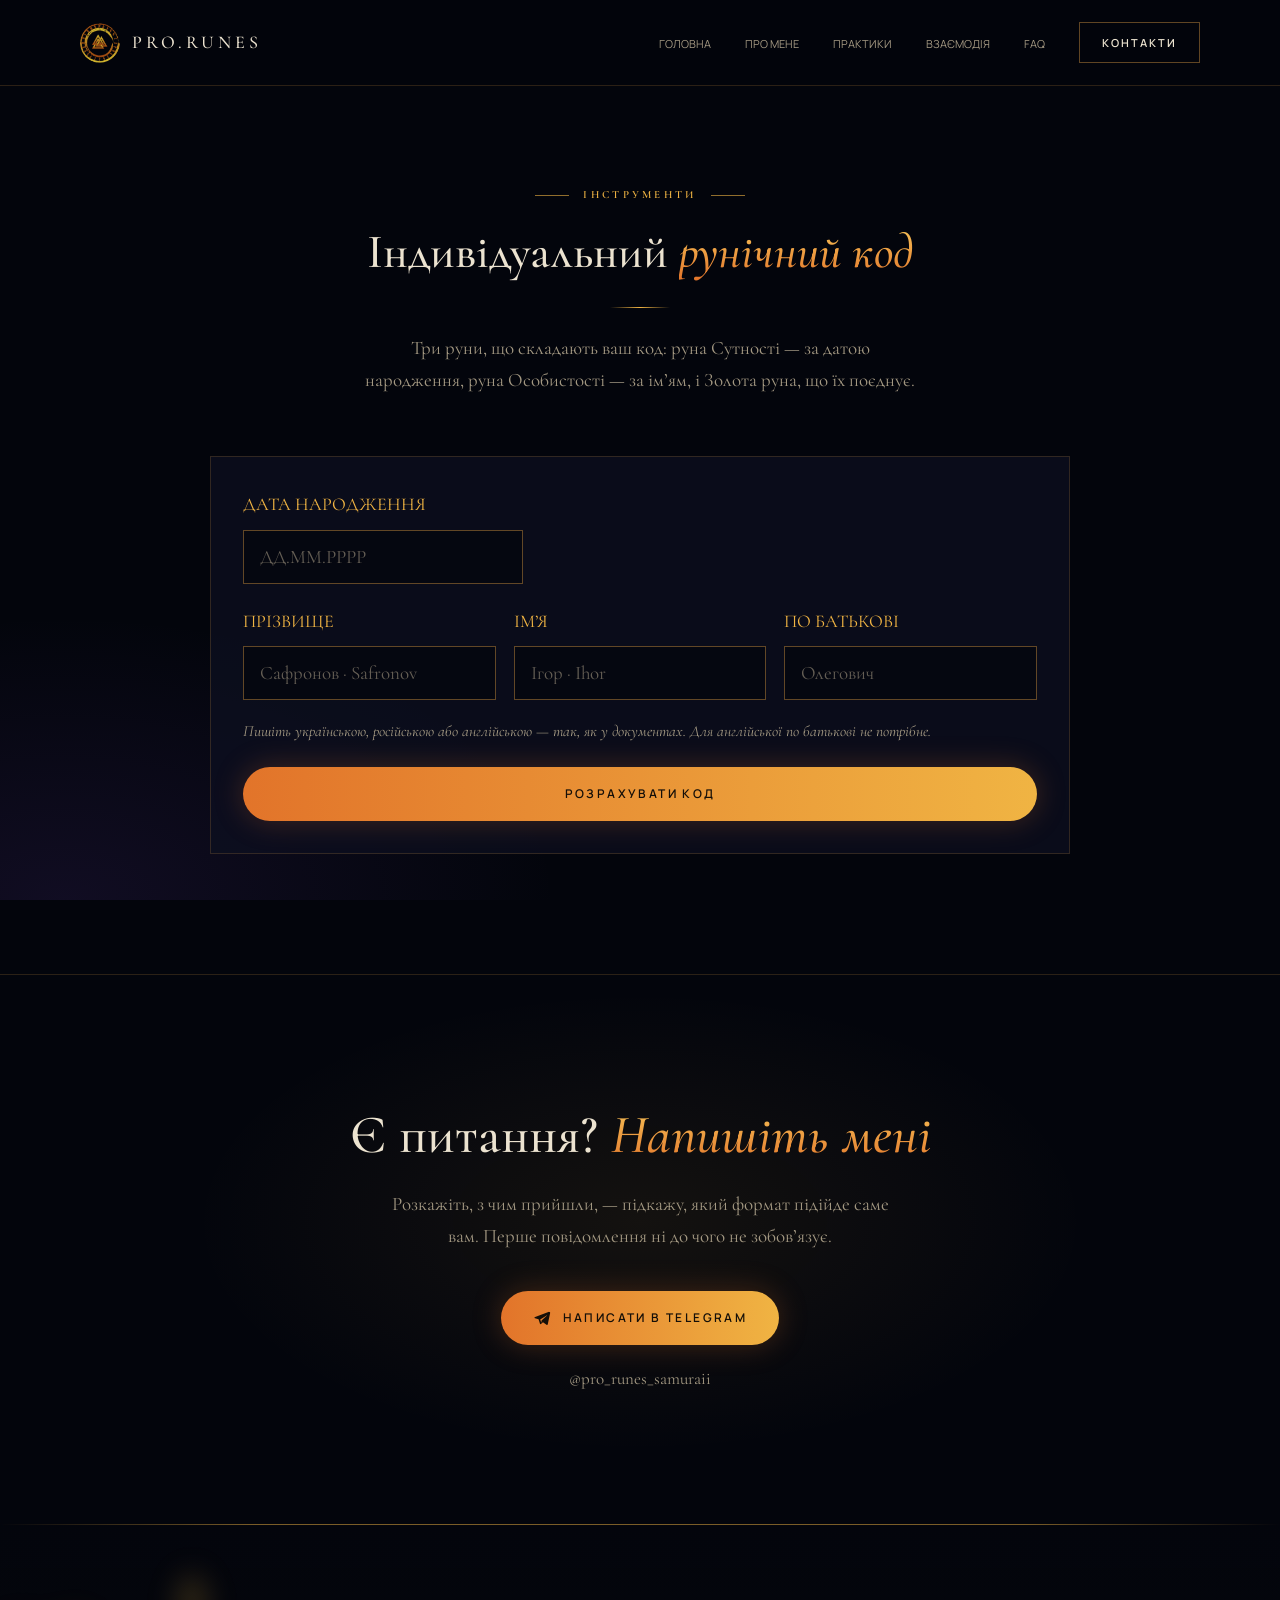
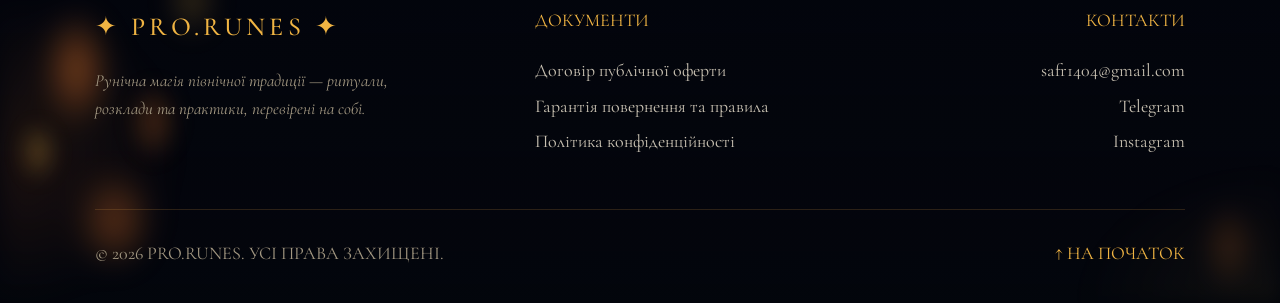
==== commit ec5efa1d: "Updates" ====
--- a/irk.html
+++ b/irk.html
@@ -9,10 +9,10 @@
 		<link rel="shortcut icon" href="./assets/img/favicon.ico">
 		<link rel="apple-touch-icon" sizes="180x180" href="./assets/img/apple-touch-icon.png">
 		<title>Irk</title>
-		<script type="module" crossorigin="" src="./js/irk.min.js?v=1795642640440"></script>
-		<link rel="modulepreload" crossorigin="" href="./js/main.min.js?v=1795642640440">
-		<link rel="stylesheet" crossorigin="" href="./css/main.min.css?v=1795642640440">
-		<link rel="stylesheet" crossorigin="" href="./css/irk.min.css?v=1795642640440">
+		<script type="module" crossorigin="" src="./js/irk.min.js?v=1795862734882"></script>
+		<link rel="modulepreload" crossorigin="" href="./js/main.min.js?v=1795862734882">
+		<link rel="stylesheet" crossorigin="" href="./css/main.min.css?v=1795862734882">
+		<link rel="stylesheet" crossorigin="" href="./css/irk.min.css?v=1795862734882">
 	</head>
 	<body>
 		<div class="wrapper">
@@ -32,15 +32,13 @@
 									<a href="#" data-fls-scrollto="#about" class="menu__link">Про мене</a>
 								</li>
 								<li class="menu__item">
-									<a href="#" data-fls-scrollto="#about" class="menu__link">Розклад</a>
+									<a href="#" data-fls-scrollto="#tools" class="menu__link">Практики</a>
 								</li>
-								<!--
-<li class="menu__item">
-<a href="#" class="menu__link">Відгуки</a>
-</li>
--->
 								<li class="menu__item">
-									<a href="#" data-fls-scrollto="#about" class="menu__link">FAQ</a>
+									<a href="#" data-fls-scrollto="#programs" class="menu__link">Взаємодія</a>
+								</li>
+								<li class="menu__item">
+									<a href="#" data-fls-scrollto="#faq" class="menu__link">FAQ</a>
 								</li>
 								<li class="menu__item">
 									<a href="#" data-fls-scrollto="#contacts" class="menu__link menu__link--contact">Контакти</a>
@@ -60,6 +58,7 @@
 				</div>
 			</header>
 			<main class="page page--irk">
+				<!-- ================= ІРК ================= -->
 				<!-- ================= ІРК ================= -->
 				<section class="irk">
 					<div class="irk__container">
@@ -108,6 +107,37 @@
 					</div>
 				</section>
 			</main>
+			<!-- ================= КОНТАКТ ================= -->
+			<section data-fls-contacts="" class="contact" id="contacts">
+				<div class="contact__runes" aria-hidden="true">
+					<span style="--x: 6%; --d: 22s; --delay: 0s; --s: 14px">ᚨ</span>
+					<span style="--x: 14%; --d: 28s; --delay: -6s; --s: 18px">ᚠ</span>
+					<span style="--x: 24%; --d: 25s; --delay: -14s; --s: 12px">ᛉ</span>
+					<span style="--x: 33%; --d: 30s; --delay: -3s; --s: 16px">ᚱ</span>
+					<span style="--x: 45%; --d: 33s; --delay: -24s; --s: 11px">ᚹ</span>
+					<span style="--x: 63%; --d: 27s; --delay: -9s; --s: 20px">ᛟ</span>
+					<span style="--x: 72%; --d: 24s; --delay: -17s; --s: 13px">ᚲ</span>
+					<span style="--x: 81%; --d: 29s; --delay: -4s; --s: 17px">ᛏ</span>
+					<span style="--x: 90%; --d: 26s; --delay: -12s; --s: 15px">ᛒ</span>
+					<span style="--x: 96%; --d: 31s; --delay: -20s; --s: 12px">ᛃ</span>
+				</div>
+				<div class="contact__container">
+					<h2 class="contact__title">
+						Є питання?
+						<em>Напишіть мені</em>
+					</h2>
+					<p class="contact__text">
+						Розкажіть, з чим прийшли, — підкажу, який формат підійде саме вам. Перше повідомлення ні до чого не зобов’язує.
+					</p>
+					<a href="https://t.me/pro_runes_samuraii" class="btn btn--primary contact__btn" target="_blank" rel="noopener">
+						<svg class="contact__icon" viewbox="0 0 24 24" aria-hidden="true">
+							<path d="M21.4 3.6 2.9 10.8c-1.3.5-1.2 1.2-.2 1.5l4.7 1.5 1.8 5.6c.2.6.4.8.9.8.4 0 .6-.2.9-.4l2.3-2.2 4.7 3.5c.9.5 1.5.2 1.7-.8l3.1-14.6c.3-1.3-.5-1.9-1.4-1.5ZM9.6 13.9l8.6-5.4c.4-.3.8-.1.5.2l-7.3 6.6-.3 3.1-1.5-4.5Z"></path>
+						</svg>
+						Написати в Telegram
+					</a>
+					<a href="https://t.me/pro_runes_samuraii" class="contact__handle" target="_blank" rel="noopener">@pro_runes_samuraii</a>
+				</div>
+			</section>
 			<footer data-fls-footer="" class="footer">
 				<div class="footer__container">
 					<div class="footer__top">
--- a/css/main.min.css
+++ b/css/main.min.css
@@ -1 +1 @@
-@import "https://fonts.googleapis.com/css?family=Cormorant+Garamond:300,regular,500,600,700,300italic,italic,500italic,600italic,700italic";@import "https://fonts.googleapis.com/css?family=Manrope:200,300,regular,500,600,700,800";*{padding:0;margin:0;border:0}*,:after,:before{box-sizing:border-box}:after,:before,a,label{display:inline-block}body,html{height:100%}body{line-height:1;scrollbar-gutter:stable;-ms-text-size-adjust:100%;-moz-text-size-adjust:100%;-webkit-text-size-adjust:100%;-webkit-font-smoothing:antialiased;-moz-osx-font-smoothing:grayscale;min-height:100vh;min-width:20rem;color:#ece3d0;font-family:Cormorant Garamond,Georgia,serif;font-size:1.125rem;line-height:1.7;background:radial-gradient(ellipse 55% 45% at 5% 100%,rgba(100,60,170,.14),transparent 70%),#03050c;background-attachment:fixed}button,input,textarea{font-family:inherit;font-size:inherit;line-height:inherit;color:inherit;background-color:transparent}input,textarea{width:100%}button,option,select{cursor:pointer}a{color:inherit;text-decoration:none}ul li{list-style:none}img{max-width:100%;height:auto;vertical-align:middle}h1,h2,h3,h4,h5,h6{font-weight:inherit;font-size:inherit}address{font-style:normal}[data-fls-scrolllock] body{overflow:hidden;touch-action:none;overscroll-behavior:none}.wrapper{min-height:100%;display:flex;flex-direction:column;overflow:clip}.wrapper>main{flex:1 1 auto}.field,.wrapper>*{min-width:0}[class*=__container]{max-width:71.875rem;margin:0 auto;padding-left:.9375rem;padding-right:.9375rem}.section-label{display:flex;align-items:center;gap:.875rem;margin-bottom:1.375rem;text-transform:uppercase;color:#f0b443;font-size:.6875rem;font-weight:600;letter-spacing:.3em}.section-label:after,.section-label:before{content:"";width:2.125rem;height:.0625rem;background:rgba(240,180,67,.6)}.section-title{margin:0 0 1.875rem;font-family:Cormorant Garamond,Georgia,serif;font-size:calc(clamp(2.125rem,4vw,3rem));font-weight:500;line-height:1.08;color:#ece3d0}.section-title em{display:block;font-style:italic;background:linear-gradient(180deg,#f7c75a,#e2742a);-webkit-background-clip:text;background-clip:text;color:transparent}.section-head{display:flex;flex-direction:column;align-items:center;margin-bottom:3.75rem;text-align:center}.btn,.section-label--center{justify-content:center}.section-title--center{margin-bottom:0}.section-title--center em{display:inline}.section-divider{display:block;width:3.75rem;height:.0625rem;margin:1.75rem 0 1.5rem;background:linear-gradient(90deg,transparent,#f0b443,transparent)}.section-sub{max-width:35rem;margin:0;font-size:1.1875rem;color:#a39882}.btn{display:inline-flex;align-items:center;min-height:3.375rem;padding:0 2rem;border-radius:62.4375rem;white-space:nowrap;font-family:Manrope,system-ui,sans-serif;font-size:.75rem;font-weight:600;letter-spacing:.2em;text-transform:uppercase;transition:box-shadow .3s,border-color .3s,transform .3s,color .3s}.btn--primary{background:linear-gradient(90deg,#e2742a,#f0b443);color:#150f08;box-shadow:0 0 1.875rem rgba(226,116,42,.25)}.btn--primary:hover{box-shadow:0 0 2.75rem rgba(226,116,42,.45);transform:translateY(-.0625rem)}.btn--outline{border:.0625rem solid rgba(226,160,70,.42);color:#ece3d0}.btn--outline:hover{border-color:#f0b443;color:#f0b443}.field{display:flex;flex-direction:column;gap:.625rem}.field__label{text-transform:uppercase;color:#f0b443}.field__input{width:100%;min-height:3.25rem;padding:0 1rem;border:.0625rem solid rgba(226,160,70,.42);border-radius:0;background:rgba(3,5,12,.7);font-family:Cormorant Garamond,Georgia,serif;font-size:1.1875rem;color:#ece3d0;color-scheme:dark;transition:border-color .25s,box-shadow .25s;display:block;min-width:0;max-width:100%;-webkit-appearance:none;appearance:none;line-height:3.25rem}.field__input::placeholder{color:rgba(163,152,130,.6)}.field__input::-webkit-date-and-time-value{text-align:left;margin:0}.field__input::-webkit-calendar-picker-indicator{filter:invert(70%) sepia(60%) saturate(500%) hue-rotate(5deg);cursor:pointer}.field__input:focus{outline:none;border-color:#f0b443;box-shadow:0 0 0 .1875rem rgba(240,180,67,.12)}.menu{justify-content:space-between;gap:1.25rem}.menu,.menu__list,.menu__logo{display:flex;align-items:center}.menu__logo{position:relative;z-index:4;gap:.75rem}.menu__logo span{font-weight:500;letter-spacing:.25rem;text-transform:uppercase}.menu__list{flex-wrap:wrap;gap:2.125rem;color:#a39882}.menu__link{position:relative;font-family:Manrope,system-ui,sans-serif;text-transform:uppercase;font-size:.6875rem;transition:color .25s}.menu__link--contact{color:#ece3d0;font-weight:600;line-height:1.2;letter-spacing:.125rem;border:.0625rem solid rgba(226,160,70,.42);padding:.8125rem 1.375rem}.menu__link:after{content:"";position:absolute;left:0;right:0;bottom:-.5rem;height:.0625rem;background:#f0b443;transform:scaleX(0);transition:transform .3s}.menu__link:hover{color:#ece3d0}.menu__link:hover:after{transform:scaleX(1)}.icon-menu{display:none}.header{position:sticky;top:0;z-index:20;background:rgba(3,5,12,.72);backdrop-filter:blur(.75rem);border-bottom:.0625rem solid rgba(226,160,70,.18);padding-block:1.375rem}.footer{position:relative;isolation:isolate;overflow:hidden;background:linear-gradient(180deg,rgba(20,14,8,.6),#110c07 40%,#0b0805);border-top:.0625rem solid;border-image:linear-gradient(90deg,transparent,rgba(240,180,67,.5) 20%,rgba(240,180,67,.5) 80%,transparent) 1}.footer:after,.footer:before{content:"";position:absolute;inset:0;z-index:-1;pointer-events:none}.footer:before{background:radial-gradient(ellipse 2.125rem 3.75rem at 6% 38%,rgba(226,116,42,.55),transparent),radial-gradient(ellipse 2.5rem 3.25rem at 9% 78%,rgba(226,116,42,.4),transparent),radial-gradient(ellipse 1.375rem 2.25rem at 15% 20%,rgba(240,180,67,.3),transparent),radial-gradient(ellipse 16.25rem 13.75rem at 0 60%,rgba(226,116,42,.12),transparent 70%);filter:blur(.875rem);animation:footer-flicker 5s ease-in-out infinite alternate}.footer:after{background:radial-gradient(ellipse 1.125rem 1.875rem at 3% 60%,rgba(240,180,67,.35),transparent),radial-gradient(ellipse 1.625rem 2.625rem at 12% 52%,rgba(226,116,42,.3),transparent),radial-gradient(ellipse 1.875rem 2.875rem at 96% 85%,rgba(226,116,42,.18),transparent),radial-gradient(ellipse 18.75rem 12.5rem at 100% 100%,rgba(240,180,67,.06),transparent 70%);filter:blur(.625rem);animation:footer-flicker 7s ease-in-out 1.5s infinite alternate-reverse}@keyframes footer-flicker{0%{opacity:.55;transform:translateY(0) scale(1)}40%{opacity:.9;transform:translateY(-.25rem) scale(1.03)}70%{opacity:.7;transform:translateY(.125rem) scale(.99)}to{opacity:1;transform:translateY(-.125rem) scale(1.02)}}.footer{border-top:.0625rem solid rgba(226,160,70,.42);background:linear-gradient(180deg,rgba(3,5,12,.4),rgba(3,5,12,.9))}.footer__container{margin:0 auto;padding:5rem 1.875rem 2.125rem}.footer__top{display:grid;grid-template-columns:1.3fr 1fr 1fr;gap:3.125rem;padding-bottom:3.125rem;border-bottom:.0625rem solid rgba(226,160,70,.18)}.footer__logo{display:inline-block;font-family:Cormorant Garamond,Georgia,serif;font-size:1.625rem;font-weight:500;letter-spacing:.16em;text-transform:uppercase;color:#f0b443}.footer__tagline{max-width:20rem;margin:1.125rem 0 0;font-size:1.0625rem;font-style:italic;line-height:1.65;color:#a39882}.footer__col{display:flex;flex-direction:column;align-items:flex-start}.footer__col--right{align-items:flex-end;text-align:right}.footer__title{margin-bottom:1.125rem;text-transform:uppercase;color:#f0b443}.footer__link{padding:.3125rem 0;font-size:1.125rem;line-height:1.4;color:#ece3d0;opacity:.85;transition:color .25s,opacity .25s}.footer__link:hover{color:#f0b443;opacity:1}.footer__legal{display:flex;flex-direction:column;gap:.25rem;margin-top:1.375rem;text-transform:uppercase;text-transform:none;line-height:1.6;color:#a39882}.footer__legal strong{font-weight:700;color:#ece3d0;opacity:.8}.footer__bottom{display:flex;flex-wrap:wrap;justify-content:space-between;gap:.875rem;padding-top:1.75rem;text-transform:uppercase;color:#a39882}.footer__up{color:#f0b443;transition:color .25s}.footer__up:hover{color:#f7c75a}@media(max-width:61.99875em){.footer__top{grid-template-columns:1fr 1fr}.footer__brand{grid-column:1/-1}}@media(max-width:47.99875em) and (any-hover:none){.icon-menu{cursor:default}}@media(max-width:47.99875em){.btn{width:100%}.menu__body{height:100svh;overflow:auto;padding:6.25rem .9375rem 1.875rem;background-color:#0d1020;border-bottom:.0625rem solid rgba(226,160,70,.18)}.menu__body,.menu__body:before{position:fixed;width:100%;left:-100%;top:0;transition:left .3s}.menu__body:before{content:"";height:4.375rem;z-index:2}[data-fls-menu-open] .menu__body,[data-fls-menu-open] .menu__body:before{left:0}.menu__list{flex-direction:column;align-items:flex-end}.menu__link--contact,.menu__list{font-size:1.625rem}.icon-menu{display:block;position:relative;width:1.875rem;height:1.125rem;z-index:5}.icon-menu span,.icon-menu:after,.icon-menu:before{content:"";transition:all .3s;right:0;position:absolute;width:100%;height:.125rem;background-color:#f0b443}.icon-menu:before{top:0}.icon-menu:after{bottom:0}.icon-menu span{top:calc(50% - .0625rem)}[data-fls-menu-open] .icon-menu span{width:0}[data-fls-menu-open] .icon-menu:before{top:calc(50% - .0625rem);transform:rotate(-45deg)}[data-fls-menu-open] .icon-menu:after{bottom:calc(50% - .0625rem);transform:rotate(45deg)}.footer:after,.footer:before{opacity:.7}.footer__container{padding:4rem 1rem 1.75rem}.footer__top{grid-template-columns:1fr;gap:2.5rem}.footer__col--right{align-items:flex-start;text-align:left}}@media(prefers-reduced-motion:reduce){.footer:after,.footer:before{animation:none}}+@import "https://fonts.googleapis.com/css?family=Cormorant+Garamond:300,regular,500,600,700,300italic,italic,500italic,600italic,700italic";@import "https://fonts.googleapis.com/css?family=Manrope:200,300,regular,500,600,700,800";*{padding:0;margin:0;border:0}*,:after,:before{box-sizing:border-box}:after,:before,a,label{display:inline-block}body,html{height:100%}body{line-height:1;scrollbar-gutter:stable;-ms-text-size-adjust:100%;-moz-text-size-adjust:100%;-webkit-text-size-adjust:100%;-webkit-font-smoothing:antialiased;-moz-osx-font-smoothing:grayscale;min-height:100vh;min-width:20rem;color:#ece3d0;font-family:Cormorant Garamond,Georgia,serif;font-size:1.125rem;line-height:1.7;background:radial-gradient(ellipse 55% 45% at 5% 100%,rgba(100,60,170,.14),transparent 70%),#03050c;background-attachment:fixed}button,input,textarea{font-family:inherit;font-size:inherit;line-height:inherit;color:inherit;background-color:transparent}input,textarea{width:100%}button,option,select{cursor:pointer}a{color:inherit;text-decoration:none}ul li{list-style:none}img{max-width:100%;height:auto;vertical-align:middle}h1,h2,h3,h4,h5,h6{font-weight:inherit;font-size:inherit}address{font-style:normal}[data-fls-scrolllock] body{overflow:hidden;touch-action:none;overscroll-behavior:none}.wrapper{min-height:100%;display:flex;flex-direction:column;overflow:clip}.wrapper>main{flex:1 1 auto}.field,.wrapper>*{min-width:0}[class*=__container]{max-width:71.875rem;margin:0 auto;padding-left:.9375rem;padding-right:.9375rem}.section-label{display:flex;align-items:center;gap:.875rem;margin-bottom:1.375rem;text-transform:uppercase;color:#f0b443;font-size:.6875rem;font-weight:600;letter-spacing:.3em}.section-label:after,.section-label:before{content:"";width:2.125rem;height:.0625rem;background:rgba(240,180,67,.6)}.section-title{margin:0 0 1.875rem;font-family:Cormorant Garamond,Georgia,serif;font-size:calc(clamp(2.125rem,4vw,3rem));font-weight:500;line-height:1.08;color:#ece3d0}.section-title em{display:block;font-style:italic;background:linear-gradient(180deg,#f7c75a,#e2742a);-webkit-background-clip:text;background-clip:text;color:transparent}.section-head{display:flex;flex-direction:column;align-items:center;margin-bottom:3.75rem;text-align:center}.btn,.section-label--center{justify-content:center}.section-title--center{margin-bottom:0}.section-title--center em{display:inline}.section-divider{display:block;width:3.75rem;height:.0625rem;margin:1.75rem 0 1.5rem;background:linear-gradient(90deg,transparent,#f0b443,transparent)}.section-sub{max-width:35rem;margin:0;font-size:1.1875rem;color:#a39882}.btn{display:inline-flex;align-items:center;min-height:3.375rem;padding:0 2rem;border-radius:62.4375rem;white-space:nowrap;font-family:Manrope,system-ui,sans-serif;font-size:.75rem;font-weight:600;letter-spacing:.2em;text-transform:uppercase;transition:box-shadow .3s,border-color .3s,transform .3s,color .3s}.btn--primary{background:linear-gradient(90deg,#e2742a,#f0b443);color:#150f08;box-shadow:0 0 1.875rem rgba(226,116,42,.25)}.btn--primary:hover{box-shadow:0 0 2.75rem rgba(226,116,42,.45);transform:translateY(-.0625rem)}.btn--outline{border:.0625rem solid rgba(226,160,70,.42);color:#ece3d0}.btn--outline:hover{border-color:#f0b443;color:#f0b443}.field{display:flex;flex-direction:column;gap:.625rem}.field__label{text-transform:uppercase;color:#f0b443}.field__input{display:block;min-width:0;max-width:100%;-webkit-appearance:none;appearance:none;line-height:3.25rem;width:100%;min-height:3.25rem;padding:0 1rem;border:.0625rem solid rgba(226,160,70,.42);border-radius:0;background:rgba(3,5,12,.7);font-family:Cormorant Garamond,Georgia,serif;font-size:1.1875rem;color:#ece3d0;color-scheme:dark;transition:border-color .25s,box-shadow .25s}.field__input::placeholder{color:rgba(163,152,130,.6)}.field__input::-webkit-date-and-time-value{text-align:left;margin:0}.field__input::-webkit-calendar-picker-indicator{filter:invert(70%) sepia(60%) saturate(500%) hue-rotate(5deg);cursor:pointer}.field__input:focus{outline:none;border-color:#f0b443;box-shadow:0 0 0 .1875rem rgba(240,180,67,.12)}.sky{position:fixed;inset:0;z-index:0;width:100%;height:100%;pointer-events:none}@keyframes rune-float{0%{transform:translateY(0) rotate(-8deg);opacity:0}15%{opacity:.6}50%{transform:translateY(-16.25rem) translateX(.875rem) rotate(6deg)}85%{opacity:.4}to{transform:translateY(-35rem) translateX(-.625rem) rotate(-4deg);opacity:0}}.reveal{opacity:0;transform:translateY(1.5rem);transition:opacity .9s,transform .9s}.reveal.is-visible{opacity:1;transform:none}@keyframes hero-glow{0%,to{opacity:.75}50%{opacity:1}}.menu{justify-content:space-between;gap:1.25rem}.menu,.menu__list,.menu__logo{display:flex;align-items:center}.menu__logo{position:relative;z-index:4;gap:.75rem}.menu__logo span{font-weight:500;letter-spacing:.25rem;text-transform:uppercase}.menu__list{flex-wrap:wrap;gap:2.125rem;color:#a39882}.menu__link{position:relative;font-family:Manrope,system-ui,sans-serif;text-transform:uppercase;font-size:.6875rem;transition:color .25s}.menu__link--contact{color:#ece3d0;font-weight:600;line-height:1.2;letter-spacing:.125rem;border:.0625rem solid rgba(226,160,70,.42);padding:.8125rem 1.375rem}.menu__link:after{content:"";position:absolute;left:0;right:0;bottom:-.5rem;height:.0625rem;background:#f0b443;transform:scaleX(0);transition:transform .3s}.menu__link:hover{color:#ece3d0}.menu__link:hover:after{transform:scaleX(1)}.icon-menu{display:none}.header{position:sticky;top:0;z-index:20;background:rgba(3,5,12,.72);backdrop-filter:blur(.75rem);border-bottom:.0625rem solid rgba(226,160,70,.18);padding-block:1.375rem}.footer{position:relative;isolation:isolate;overflow:hidden;background:linear-gradient(180deg,rgba(20,14,8,.6),#110c07 40%,#0b0805);border-top:.0625rem solid;border-image:linear-gradient(90deg,transparent,rgba(240,180,67,.5) 20%,rgba(240,180,67,.5) 80%,transparent) 1}.footer:after,.footer:before{content:"";position:absolute;inset:0;z-index:-1;pointer-events:none}.footer:before{background:radial-gradient(ellipse 2.125rem 3.75rem at 6% 38%,rgba(226,116,42,.55),transparent),radial-gradient(ellipse 2.5rem 3.25rem at 9% 78%,rgba(226,116,42,.4),transparent),radial-gradient(ellipse 1.375rem 2.25rem at 15% 20%,rgba(240,180,67,.3),transparent),radial-gradient(ellipse 16.25rem 13.75rem at 0 60%,rgba(226,116,42,.12),transparent 70%);filter:blur(.875rem);animation:footer-flicker 5s ease-in-out infinite alternate}.footer:after{background:radial-gradient(ellipse 1.125rem 1.875rem at 3% 60%,rgba(240,180,67,.35),transparent),radial-gradient(ellipse 1.625rem 2.625rem at 12% 52%,rgba(226,116,42,.3),transparent),radial-gradient(ellipse 1.875rem 2.875rem at 96% 85%,rgba(226,116,42,.18),transparent),radial-gradient(ellipse 18.75rem 12.5rem at 100% 100%,rgba(240,180,67,.06),transparent 70%);filter:blur(.625rem);animation:footer-flicker 7s ease-in-out 1.5s infinite alternate-reverse}@keyframes footer-flicker{0%{opacity:.55;transform:translateY(0) scale(1)}40%{opacity:.9;transform:translateY(-.25rem) scale(1.03)}70%{opacity:.7;transform:translateY(.125rem) scale(.99)}to{opacity:1;transform:translateY(-.125rem) scale(1.02)}}.footer{border-top:.0625rem solid rgba(226,160,70,.42);background:linear-gradient(180deg,rgba(3,5,12,.4),rgba(3,5,12,.9))}.footer__container{margin:0 auto;padding:5rem 1.875rem 2.125rem}.footer__top{display:grid;grid-template-columns:1.3fr 1fr 1fr;gap:3.125rem;padding-bottom:3.125rem;border-bottom:.0625rem solid rgba(226,160,70,.18)}.footer__logo{display:inline-block;font-family:Cormorant Garamond,Georgia,serif;font-size:1.625rem;font-weight:500;letter-spacing:.16em;text-transform:uppercase;color:#f0b443}.footer__tagline{max-width:20rem;margin:1.125rem 0 0;font-size:1.0625rem;font-style:italic;line-height:1.65;color:#a39882}.footer__col{display:flex;flex-direction:column;align-items:flex-start}.footer__col--right{align-items:flex-end;text-align:right}.footer__title{margin-bottom:1.125rem;text-transform:uppercase;color:#f0b443}.footer__link{padding:.3125rem 0;font-size:1.125rem;line-height:1.4;color:#ece3d0;opacity:.85;transition:color .25s,opacity .25s}.footer__link:hover{color:#f0b443;opacity:1}.footer__legal{display:flex;flex-direction:column;gap:.25rem;margin-top:1.375rem;text-transform:uppercase;text-transform:none;line-height:1.6;color:#a39882}.footer__legal strong{font-weight:700;color:#ece3d0;opacity:.8}.footer__bottom{display:flex;flex-wrap:wrap;justify-content:space-between;gap:.875rem;padding-top:1.75rem;text-transform:uppercase;color:#a39882}.footer__up{color:#f0b443;transition:color .25s}.footer__up:hover{color:#f7c75a}.contact{position:relative;overflow:hidden;isolation:isolate;border-top:.0625rem solid rgba(226,160,70,.18);background:radial-gradient(ellipse 50% 60% at 50% 45%,rgba(240,180,67,.07),transparent 70%)}.contact__container{display:flex;flex-direction:column;align-items:center;max-width:45rem;margin:0 auto;padding:8.125rem 1.875rem;text-align:center}.contact__title{margin:0;font-family:Cormorant Garamond,Georgia,serif;font-size:calc(clamp(2.25rem,4.4vw,3.375rem));font-weight:500;line-height:1.1;color:#ece3d0}.contact__title em{font-style:italic;background:linear-gradient(180deg,#f7c75a,#e2742a);-webkit-background-clip:text;background-clip:text;color:transparent}.contact__text{max-width:32.5rem;margin:1.5rem 0 2.5rem;font-size:1.1875rem;line-height:1.65;color:#a39882}.contact__btn{gap:.75rem}.contact__icon{width:1.125rem;height:1.125rem;fill:currentColor;flex-shrink:0}.contact__handle{margin-top:1.25rem;font-size:1.0625rem;color:#a39882;transition:color .3s}.contact__handle:hover{color:#f0b443}.contact__runes{position:absolute;inset:0;z-index:-1;pointer-events:none}.contact__runes span{position:absolute;left:var(--x);bottom:-3.75rem;font-family:Noto Sans Runic,Cormorant Garamond,Georgia,serif;font-size:var(--s);line-height:1;color:#f0b443;opacity:0;text-shadow:0 0 .75rem rgba(226,116,42,.6);animation:rune-float var(--d) linear var(--delay) infinite}@media(max-width:61.99875em){.footer__top{grid-template-columns:1fr 1fr}.footer__brand{grid-column:1/-1}}@media(max-width:47.99875em) and (any-hover:none){.icon-menu{cursor:default}}@media(max-width:47.99875em){.btn{width:100%}.menu__body{height:100svh;overflow:auto;padding:6.25rem .9375rem 1.875rem;background-color:#0d1020;border-bottom:.0625rem solid rgba(226,160,70,.18)}.menu__body,.menu__body:before{position:fixed;width:100%;left:-100%;top:0;transition:left .3s}.menu__body:before{content:"";height:4.375rem;z-index:2}[data-fls-menu-open] .menu__body,[data-fls-menu-open] .menu__body:before{left:0}.menu__list{flex-direction:column;align-items:flex-end}.menu__link--contact,.menu__list{font-size:1.625rem}.icon-menu{display:block;position:relative;width:1.875rem;height:1.125rem;z-index:5}.icon-menu span,.icon-menu:after,.icon-menu:before{content:"";transition:all .3s;right:0;position:absolute;width:100%;height:.125rem;background-color:#f0b443}.icon-menu:before{top:0}.icon-menu:after{bottom:0}.icon-menu span{top:calc(50% - .0625rem)}[data-fls-menu-open] .icon-menu span{width:0}[data-fls-menu-open] .icon-menu:before{top:calc(50% - .0625rem);transform:rotate(-45deg)}[data-fls-menu-open] .icon-menu:after{bottom:calc(50% - .0625rem);transform:rotate(45deg)}.footer:after,.footer:before{opacity:.7}.footer__container{padding:4rem 1rem 1.75rem}.footer__top{grid-template-columns:1fr;gap:2.5rem}.footer__col--right{align-items:flex-start;text-align:left}.contact__container{padding:5.625rem 1rem}.contact__title em{display:block}.contact__runes span:nth-child(2n){display:none}}@media(prefers-reduced-motion:reduce){.contact__runes span{animation:none;opacity:.2;bottom:40%}*,:after,:before{transition:none!important;animation:none!important}.footer:after,.footer:before{animation:none}}
--- a/css/irk.min.css
+++ b/css/irk.min.css
@@ -1 +1 @@
-@charset "UTF-8";.irk__container{max-width:67.5rem;margin:0 auto;padding:6.25rem 1.875rem 7.5rem}.irk-form{display:grid;grid-template-columns:repeat(3,minmax(0,1fr));gap:1.375rem 1.125rem;max-width:53.75rem;margin:0 auto;padding:2rem;border:.0625rem solid rgba(226,160,70,.18);background:rgba(13,16,32,.72)}.irk-form__dob{grid-column:1/-1;max-width:17.5rem}.irk-form .field{transition:opacity .3s}.irk-form .field.is-off{opacity:.35}.irk-form .field.is-off .field__label:after{content:" · не потрібне";color:#a39882}.irk-form__hint{grid-column:1/-1;margin:-.25rem 0 0;font-size:.96875rem;font-style:italic;color:#a39882}.irk-form__error{grid-column:1/-1;margin:0;padding:.75rem 1rem;border-left:.0625rem solid #e2742a;background:rgba(226,116,42,.08);font-size:1.03125rem;color:#ffcdb5}.irk-form__submit{grid-column:1/-1;min-height:3.375rem}.irk-result{margin-top:4.375rem}.irk-code{display:flex;flex-wrap:wrap;align-items:center;justify-content:center;gap:.625rem 1.125rem;margin-bottom:2.5rem;text-align:center}.irk-code__label{flex-basis:100%;text-transform:uppercase;color:#f0b443}.irk-code__rune{display:inline-flex;align-items:baseline;gap:.625rem;font-family:Cormorant Garamond,Georgia,serif;font-size:calc(clamp(1.625rem,3.4vw,2.375rem));font-weight:500;color:#ece3d0}.irk-code__rune b{font-family:Noto Sans Runic,Cormorant Garamond,Georgia,serif;font-weight:400;color:#f0b443;text-shadow:0 0 .875rem rgba(240,180,67,.5)}.irk-code__sep{color:rgba(240,180,67,.5);font-size:1.5rem}.irk-cards{display:grid;grid-template-columns:repeat(3,minmax(0,1fr));gap:1.5rem;align-items:start}.irk-card{position:relative;display:flex;flex-direction:column;align-items:center;padding:1.75rem 1.5rem 1.875rem;border:.0625rem solid rgba(226,160,70,.18);background:rgba(13,16,32,.7);text-align:center}.irk-card--golden{border-color:rgba(226,160,70,.42);background:radial-gradient(100% 60% at 50% 0,rgba(240,180,67,.16),transparent 70%),linear-gradient(180deg,#17120b,#0e0b08);box-shadow:0 0 3.125rem rgba(240,180,67,.12)}.irk-card__head{display:flex;flex-direction:column;align-items:center;gap:.375rem}.irk-card__num{text-transform:uppercase;color:rgba(240,180,67,.7)}.irk-card__title{margin:0;font-family:Cormorant Garamond,Georgia,serif;font-size:1.625rem;font-weight:500;color:#ece3d0}.irk-card__sub{text-transform:uppercase;color:#a39882}.irk-card__media{position:relative;width:100%;margin:1.375rem 0 2.125rem}.irk-card__art{display:block;width:100%;aspect-ratio:560/614;object-fit:contain;filter:drop-shadow(0 0 .625rem rgba(240,180,67,.18))}.irk-card__art--empty{position:relative}.irk-card__art--empty:before{content:"";inset:22% 30%;border-radius:40% 40% 34% 34%/22% 22% 18% 18%;box-shadow:inset 0 0 2.5rem rgba(240,180,67,.08)}.irk-card__art--empty:before,.irk-card__sign{position:absolute;border:.0625rem solid rgba(226,160,70,.42)}.irk-card__sign{left:50%;bottom:-1.625rem;display:grid;place-items:center;width:4rem;height:4rem;transform:translateX(-50%);border-radius:50%;background:#03050c;font-family:Noto Sans Runic,Cormorant Garamond,Georgia,serif;font-size:2rem;line-height:1;color:#f0b443;text-shadow:0 0 .875rem rgba(240,180,67,.6);box-shadow:0 0 1.5rem rgba(240,180,67,.2)}.irk-card__name{font-family:Cormorant Garamond,Georgia,serif;font-size:2.5rem;font-weight:500;line-height:1;background:linear-gradient(180deg,#f7c75a,#e2742a);-webkit-background-clip:text;background-clip:text;color:transparent}.irk-card__meta{margin-top:.625rem;text-transform:uppercase;color:#a39882}.irk-blank{display:inline-block;width:1.125rem;height:1.625rem;border:.09375rem solid;border-radius:.1875rem}.irk-details{max-width:47.5rem;margin:3.5rem auto 0;border-top:.0625rem solid rgba(226,160,70,.18)}.irk-details summary{display:flex;align-items:center;justify-content:center;gap:.75rem;padding:1.25rem 0;cursor:pointer;list-style:none;text-transform:uppercase;color:#f0b443}.irk-details summary::-webkit-details-marker{display:none}.irk-details summary:after{content:"";width:.375rem;height:.375rem;margin-top:-.1875rem;border-right:.0625rem solid;border-bottom:.0625rem solid;transform:rotate(45deg);transition:transform .3s,margin .3s}.irk-details[open] summary:after{transform:rotate(-135deg);margin-top:.1875rem}.irk-details__body{padding:.375rem 0 .625rem}.irk-details__body h4{margin:1.125rem 0 .5rem;font-family:Cormorant Garamond,Georgia,serif;font-size:1.3125rem;font-weight:500;color:#ece3d0}.irk-details__body ul{margin:0;padding:0;list-style:none}.irk-details__body li{display:grid;grid-template-columns:7.5rem minmax(0,1fr);gap:.25rem .875rem;padding:.4375rem 0;border-bottom:.0625rem solid rgba(226,160,70,.1);font-size:1rem;color:#a39882;overflow-wrap:anywhere}.irk-details__body li span{text-transform:uppercase;color:rgba(240,180,67,.75);padding-top:.25rem}.irk-details__body li b{font-weight:500;color:#ece3d0}.irk-details__note{margin:1rem 0 0;font-size:.9375rem;font-style:italic;color:#a39882}@media(max-width:61.99875em){.irk-form{grid-template-columns:repeat(2,minmax(0,1fr))}.irk-cards{grid-template-columns:1fr;max-width:28.75rem;margin:0 auto}}@media(max-width:47.99875em){.irk__container{padding:3.75rem 1rem 5rem}.irk-form{grid-template-columns:1fr;padding:1.5rem 1.125rem}.irk-form__dob{max-width:none}.irk-details__body li{grid-template-columns:1fr}}+@charset "UTF-8";.irk__container{max-width:67.5rem;margin:0 auto;padding:6.25rem 1.875rem 7.5rem}.irk-form{display:grid;grid-template-columns:repeat(3,minmax(0,1fr));gap:1.375rem 1.125rem;max-width:53.75rem;margin:0 auto;padding:2rem;border:.0625rem solid rgba(226,160,70,.18);background:rgba(13,16,32,.72)}.irk-form__dob{grid-column:1/-1;max-width:17.5rem}.irk-form .field{transition:opacity .3s}.irk-form .field.is-off{opacity:.35}.irk-form .field.is-off .field__label:after{content:" · не потрібне";color:#a39882}.irk-form__hint{grid-column:1/-1;margin:-.25rem 0 0;font-size:.96875rem;font-style:italic;color:#a39882}.irk-form__error{grid-column:1/-1;margin:0;padding:.75rem 1rem;border-left:.0625rem solid #e2742a;background:rgba(226,116,42,.08);font-size:1.03125rem;color:#ffcdb5}.irk-form__submit{grid-column:1/-1;min-height:3.375rem}.irk-result{margin-top:4.375rem}.irk-code{display:flex;flex-wrap:wrap;align-items:center;justify-content:center;gap:.625rem 1.125rem;margin-bottom:2.5rem;text-align:center}.irk-code__label{flex-basis:100%;text-transform:uppercase;color:#f0b443}.irk-code__rune{display:inline-flex;align-items:baseline;gap:.625rem;font-family:Cormorant Garamond,Georgia,serif;font-size:calc(clamp(1.625rem,3.4vw,2.375rem));font-weight:500;color:#ece3d0}.irk-code__rune b{font-family:Noto Sans Runic,Cormorant Garamond,Georgia,serif;font-weight:400;color:#f0b443;text-shadow:0 0 .875rem rgba(240,180,67,.5)}.irk-code__sep{color:rgba(240,180,67,.5);font-size:1.5rem}.irk-cards{display:grid;grid-template-columns:repeat(3,minmax(0,1fr));gap:1.5rem;align-items:start}.irk-card{position:relative;perspective:100rem;cursor:pointer;outline:none;-webkit-tap-highlight-color:transparent}.irk-card__flip{display:grid;transform-style:preserve-3d;transition:transform .7s cubic-bezier(.45,.05,.25,1);will-change:transform}.irk-card.is-flipped .irk-card__flip{transform:rotateY(180deg)}.irk-card__face{grid-area:1/1;display:flex;flex-direction:column;align-items:center;padding:1.75rem 1.5rem 1.625rem;border:.0625rem solid rgba(226,160,70,.18);background:rgba(13,16,32,.92);text-align:center;-webkit-backface-visibility:hidden;backface-visibility:hidden;transform:rotateY(0deg) translateZ(.0625rem);will-change:transform;transition:border-color .3s}.irk-card__face--back{justify-content:center;padding:2.125rem 1.75rem 1.625rem;transform:rotateY(180deg) translateZ(.0625rem)}.irk-card:focus-visible .irk-card__face,.irk-card:hover .irk-card__face{border-color:rgba(226,160,70,.42)}.irk-card--golden .irk-card__face{border-color:rgba(226,160,70,.42);background:radial-gradient(100% 60% at 50% 0,rgba(240,180,67,.16),transparent 70%),linear-gradient(180deg,#17120b,#0e0b08);box-shadow:0 0 3.125rem rgba(240,180,67,.12)}.irk-card__head{display:flex;flex-direction:column;align-items:center;gap:.375rem}.irk-card__num{text-transform:uppercase;color:rgba(240,180,67,.7)}.irk-card__title{margin:0;font-family:Cormorant Garamond,Georgia,serif;font-size:1.625rem;font-weight:500;color:#ece3d0}.irk-card__sub{text-transform:uppercase;color:#a39882}.irk-card__media{position:relative;width:100%;margin:1.375rem 0 2.125rem}.irk-card__art{display:block;width:100%;aspect-ratio:560/614;object-fit:contain;filter:drop-shadow(0 0 .625rem rgba(240,180,67,.18))}.irk-card__art--empty{position:relative}.irk-card__art--empty:before{content:"";position:absolute;inset:22% 30%;border:.0625rem solid rgba(226,160,70,.42);border-radius:40% 40% 34% 34%/22% 22% 18% 18%;box-shadow:inset 0 0 2.5rem rgba(240,180,67,.08)}.irk-card__back-sign,.irk-card__sign{display:grid;place-items:center;width:4rem;height:4rem;border:.0625rem solid rgba(226,160,70,.42);border-radius:50%;background:#03050c;font-family:Noto Sans Runic,Cormorant Garamond,Georgia,serif;font-size:2rem;line-height:1;color:#f0b443;text-shadow:0 0 .875rem rgba(240,180,67,.6);box-shadow:0 0 1.5rem rgba(240,180,67,.2)}.irk-card__sign{position:absolute;left:50%;bottom:-1.625rem;transform:translateX(-50%)}.irk-card__back-sign{margin:1.125rem 0 .875rem}.irk-card__name{font-family:Cormorant Garamond,Georgia,serif;font-size:2.5rem;font-weight:500;line-height:1;background:linear-gradient(180deg,#f7c75a,#e2742a);-webkit-background-clip:text;background-clip:text;color:transparent}.irk-card__meta{margin-top:.625rem;text-transform:uppercase;color:#a39882}.irk-card__keys{margin:.75rem 0 0;font-size:.8125rem;letter-spacing:.12em;text-transform:uppercase;color:#f0b443}.irk-card__position{margin:1.125rem 0 0;padding-top:1rem;border-top:.0625rem solid rgba(226,160,70,.18);font-size:.96875rem;font-style:italic;line-height:1.55;color:#a39882}.irk-card__text{margin:.875rem 0 0;font-size:1.09375rem;line-height:1.65;color:#ece3d0}.irk-card__hint{margin-top:1.25rem;font-size:.75rem;letter-spacing:.16em;text-transform:uppercase;color:rgba(240,180,67,.6);transition:color .3s}.irk-card:hover .irk-card__hint{color:#f0b443}.irk-blank{display:inline-block;width:1.125rem;height:1.625rem;border:.09375rem solid;border-radius:.1875rem}.irk-details{max-width:47.5rem;margin:3.5rem auto 0;border-top:.0625rem solid rgba(226,160,70,.18)}.irk-details summary{display:flex;align-items:center;justify-content:center;gap:.75rem;padding:1.25rem 0;cursor:pointer;list-style:none;text-transform:uppercase;color:#f0b443}.irk-details summary::-webkit-details-marker{display:none}.irk-details summary:after{content:"";width:.375rem;height:.375rem;margin-top:-.1875rem;border-right:.0625rem solid;border-bottom:.0625rem solid;transform:rotate(45deg);transition:transform .3s,margin .3s}.irk-details[open] summary:after{transform:rotate(-135deg);margin-top:.1875rem}.irk-details__body{padding:.375rem 0 .625rem}.irk-details__body h4{margin:1.125rem 0 .5rem;font-family:Cormorant Garamond,Georgia,serif;font-size:1.3125rem;font-weight:500;color:#ece3d0}.irk-details__body ul{margin:0;padding:0;list-style:none}.irk-details__body li{display:grid;grid-template-columns:7.5rem minmax(0,1fr);gap:.25rem .875rem;padding:.4375rem 0;border-bottom:.0625rem solid rgba(226,160,70,.1);font-size:1rem;color:#a39882;overflow-wrap:anywhere}.irk-details__body li span{text-transform:uppercase;color:rgba(240,180,67,.75);padding-top:.25rem}.irk-details__body li b{font-weight:500;color:#ece3d0}.irk-details__note{margin:1rem 0 0;font-size:.9375rem;font-style:italic;color:#a39882}@media(max-width:61.99875em){.irk-form{grid-template-columns:repeat(2,minmax(0,1fr))}.irk-cards{grid-template-columns:1fr;max-width:28.75rem;margin:0 auto}}@media(max-width:47.99875em){.irk__container{padding:3.75rem 1rem 5rem}.irk-form{grid-template-columns:1fr;padding:1.5rem 1.125rem}.irk-form__dob{max-width:none}.irk-details__body li{grid-template-columns:1fr}}@media(prefers-reduced-motion:reduce){.irk-card__flip{transition:none}}
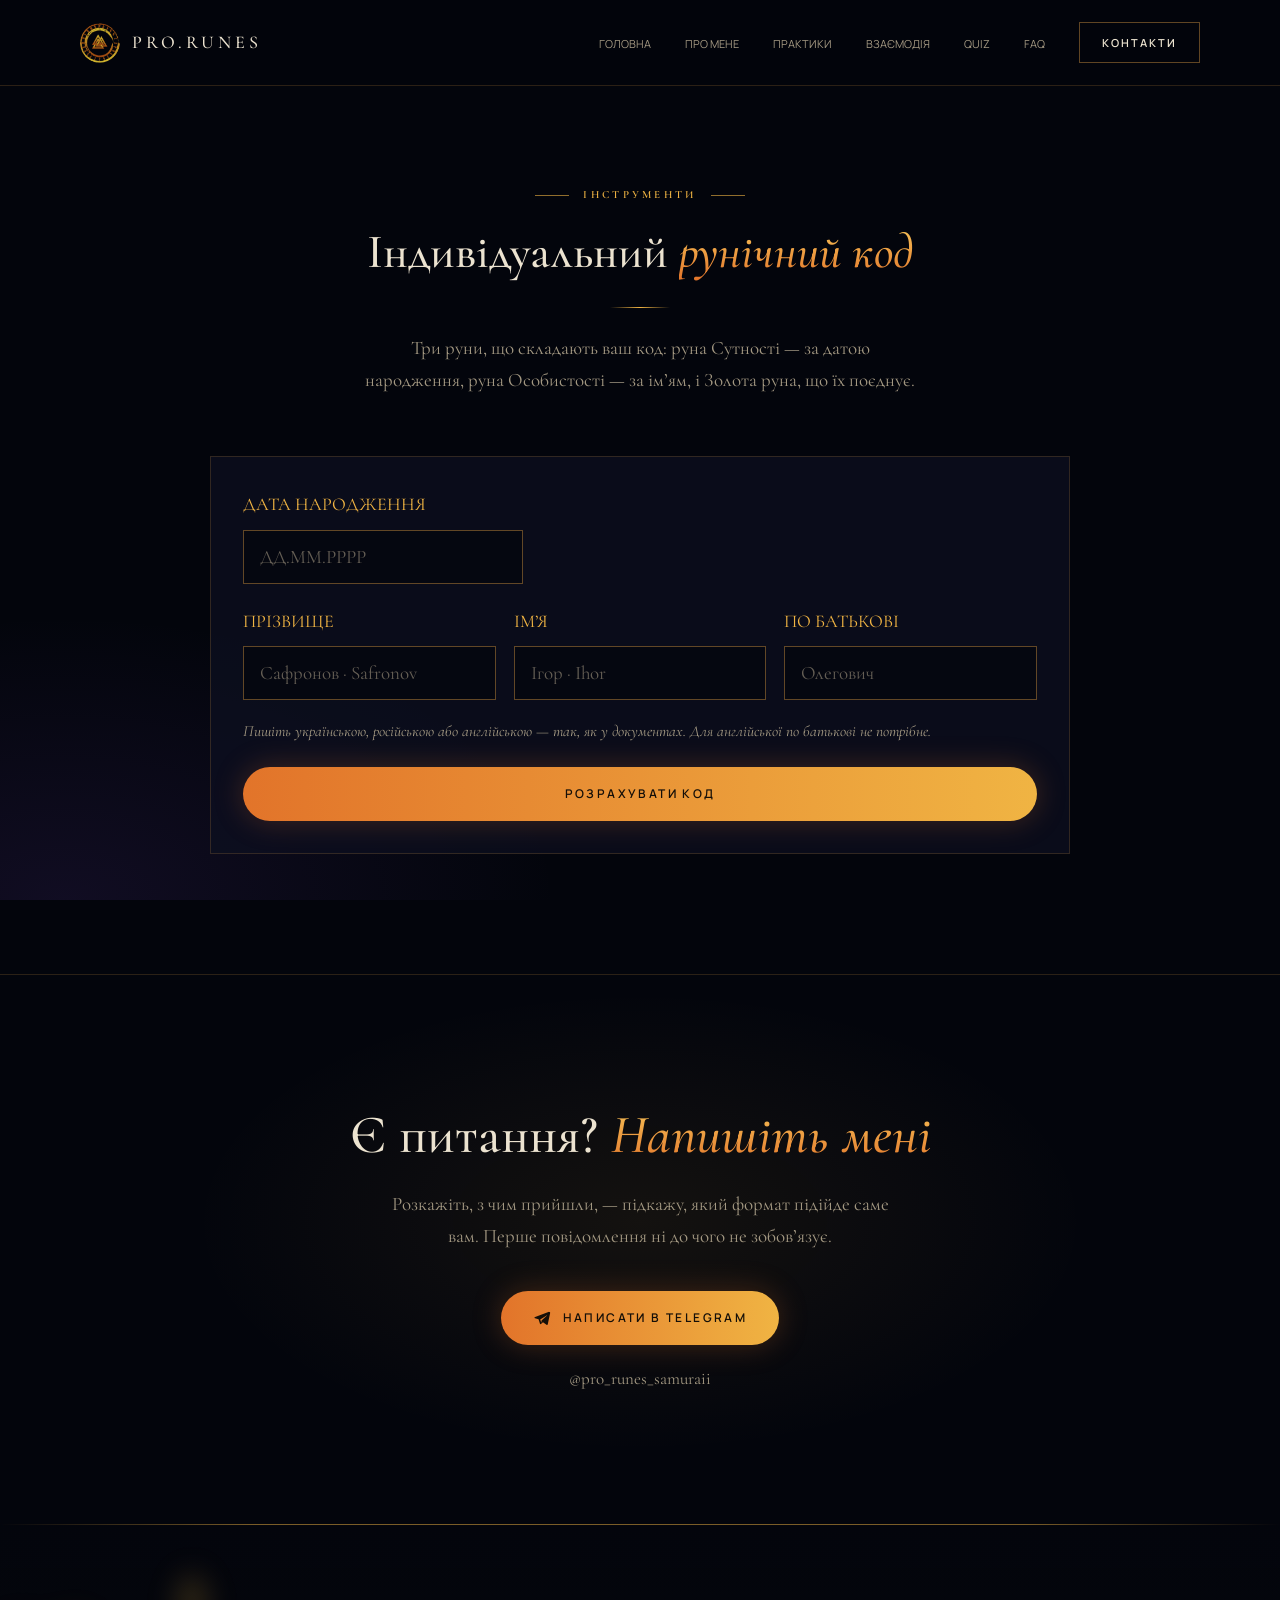
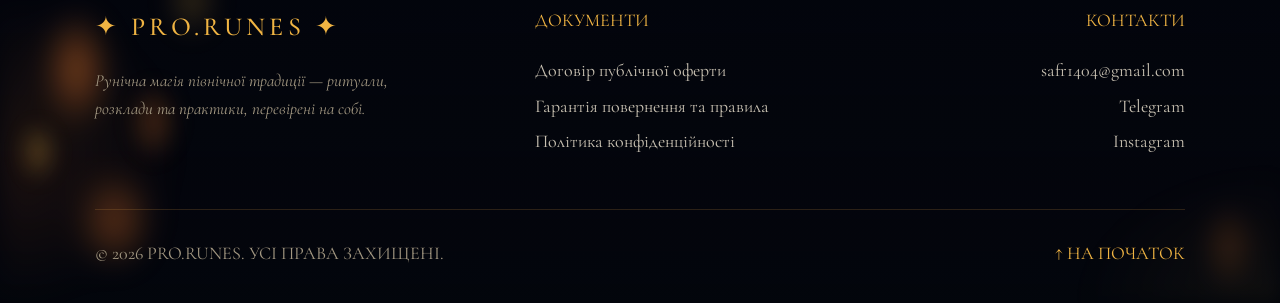
==== commit d629d49a: "Updates" ====
--- a/irk.html
+++ b/irk.html
@@ -9,10 +9,10 @@
 		<link rel="shortcut icon" href="./assets/img/favicon.ico">
 		<link rel="apple-touch-icon" sizes="180x180" href="./assets/img/apple-touch-icon.png">
 		<title>Irk</title>
-		<script type="module" crossorigin="" src="./js/irk.min.js?v=1795862734882"></script>
-		<link rel="modulepreload" crossorigin="" href="./js/main.min.js?v=1795862734882">
-		<link rel="stylesheet" crossorigin="" href="./css/main.min.css?v=1795862734882">
-		<link rel="stylesheet" crossorigin="" href="./css/irk.min.css?v=1795862734882">
+		<script type="module" crossorigin="" src="./js/irk.min.js?v=1795864032783"></script>
+		<link rel="modulepreload" crossorigin="" href="./js/main.min.js?v=1795864032783">
+		<link rel="stylesheet" crossorigin="" href="./css/main.min.css?v=1795864032783">
+		<link rel="stylesheet" crossorigin="" href="./css/irk.min.css?v=1795864032783">
 	</head>
 	<body>
 		<div class="wrapper">
@@ -36,6 +36,9 @@
 								</li>
 								<li class="menu__item">
 									<a href="#" data-fls-scrollto="#programs" class="menu__link">Взаємодія</a>
+								</li>
+								<li class="menu__item">
+									<a href="runesgames.html" class="menu__link">Quiz</a>
 								</li>
 								<li class="menu__item">
 									<a href="#" data-fls-scrollto="#faq" class="menu__link">FAQ</a>
